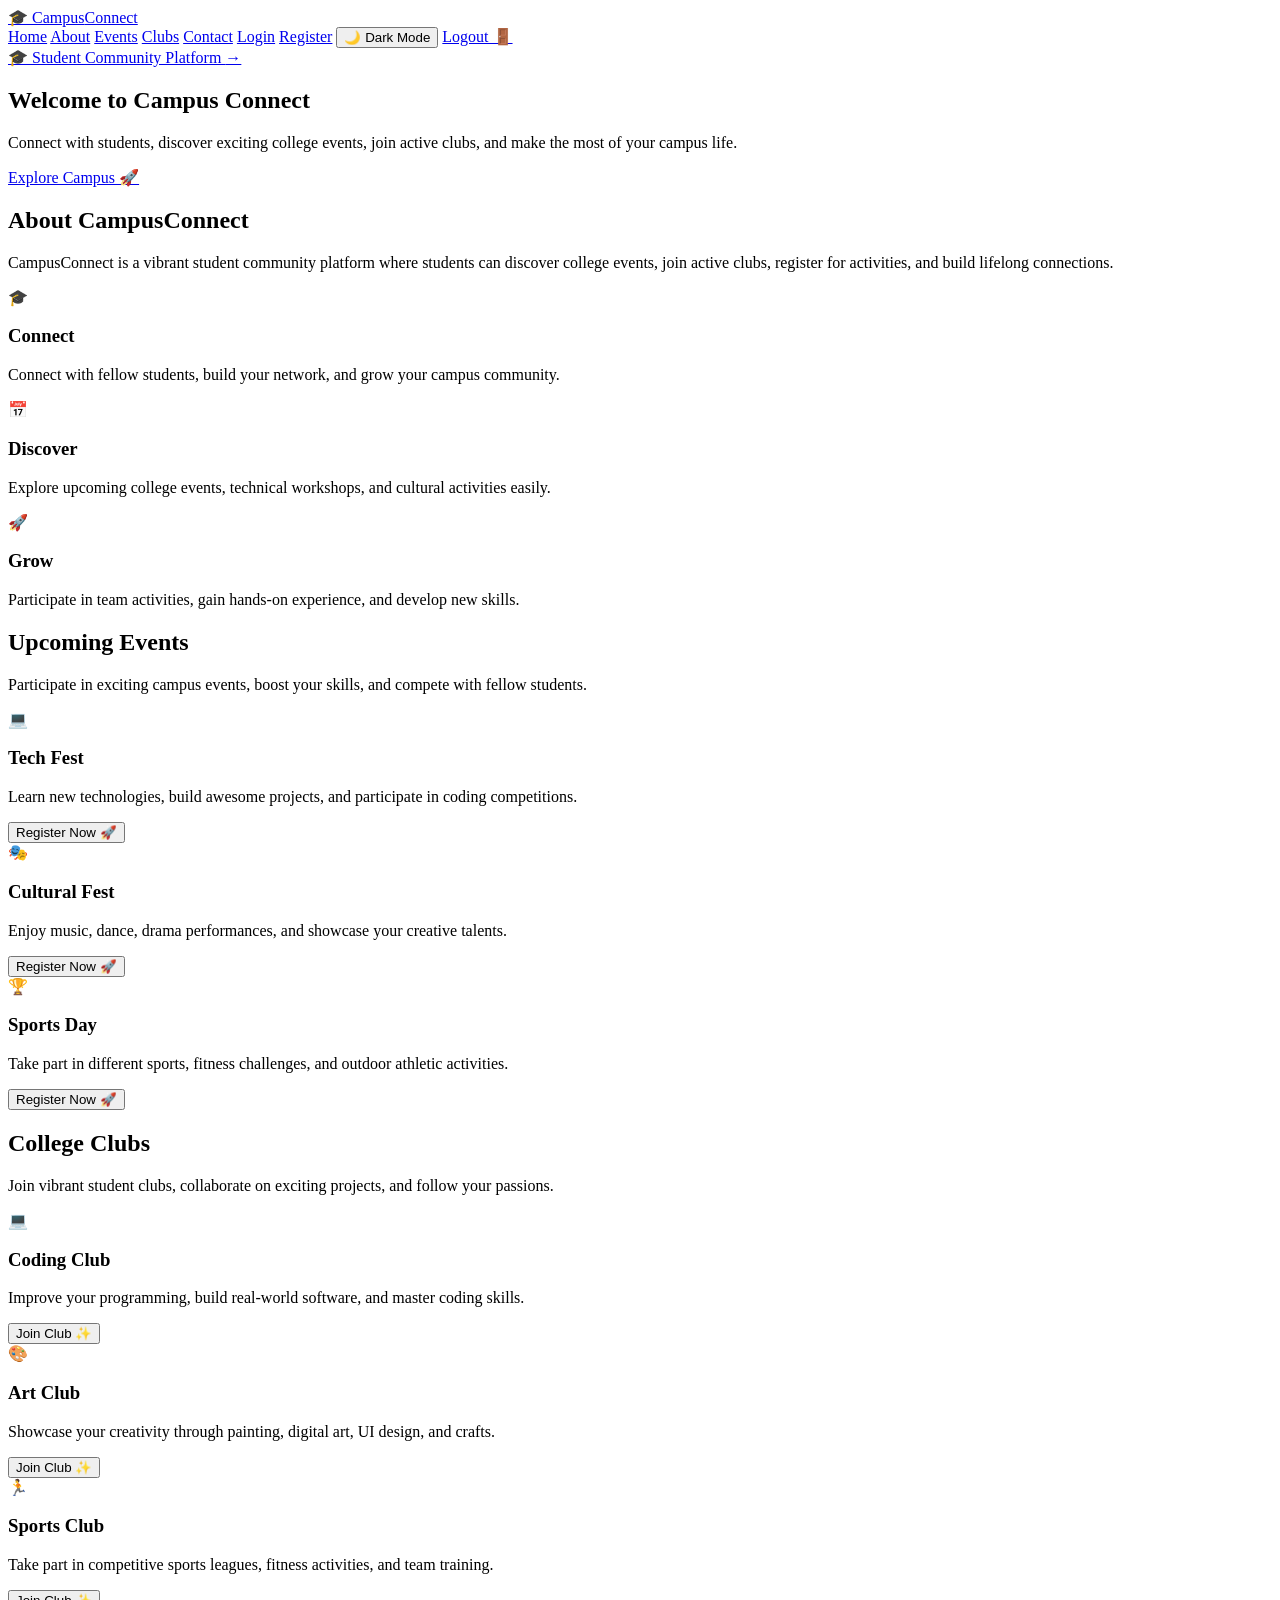
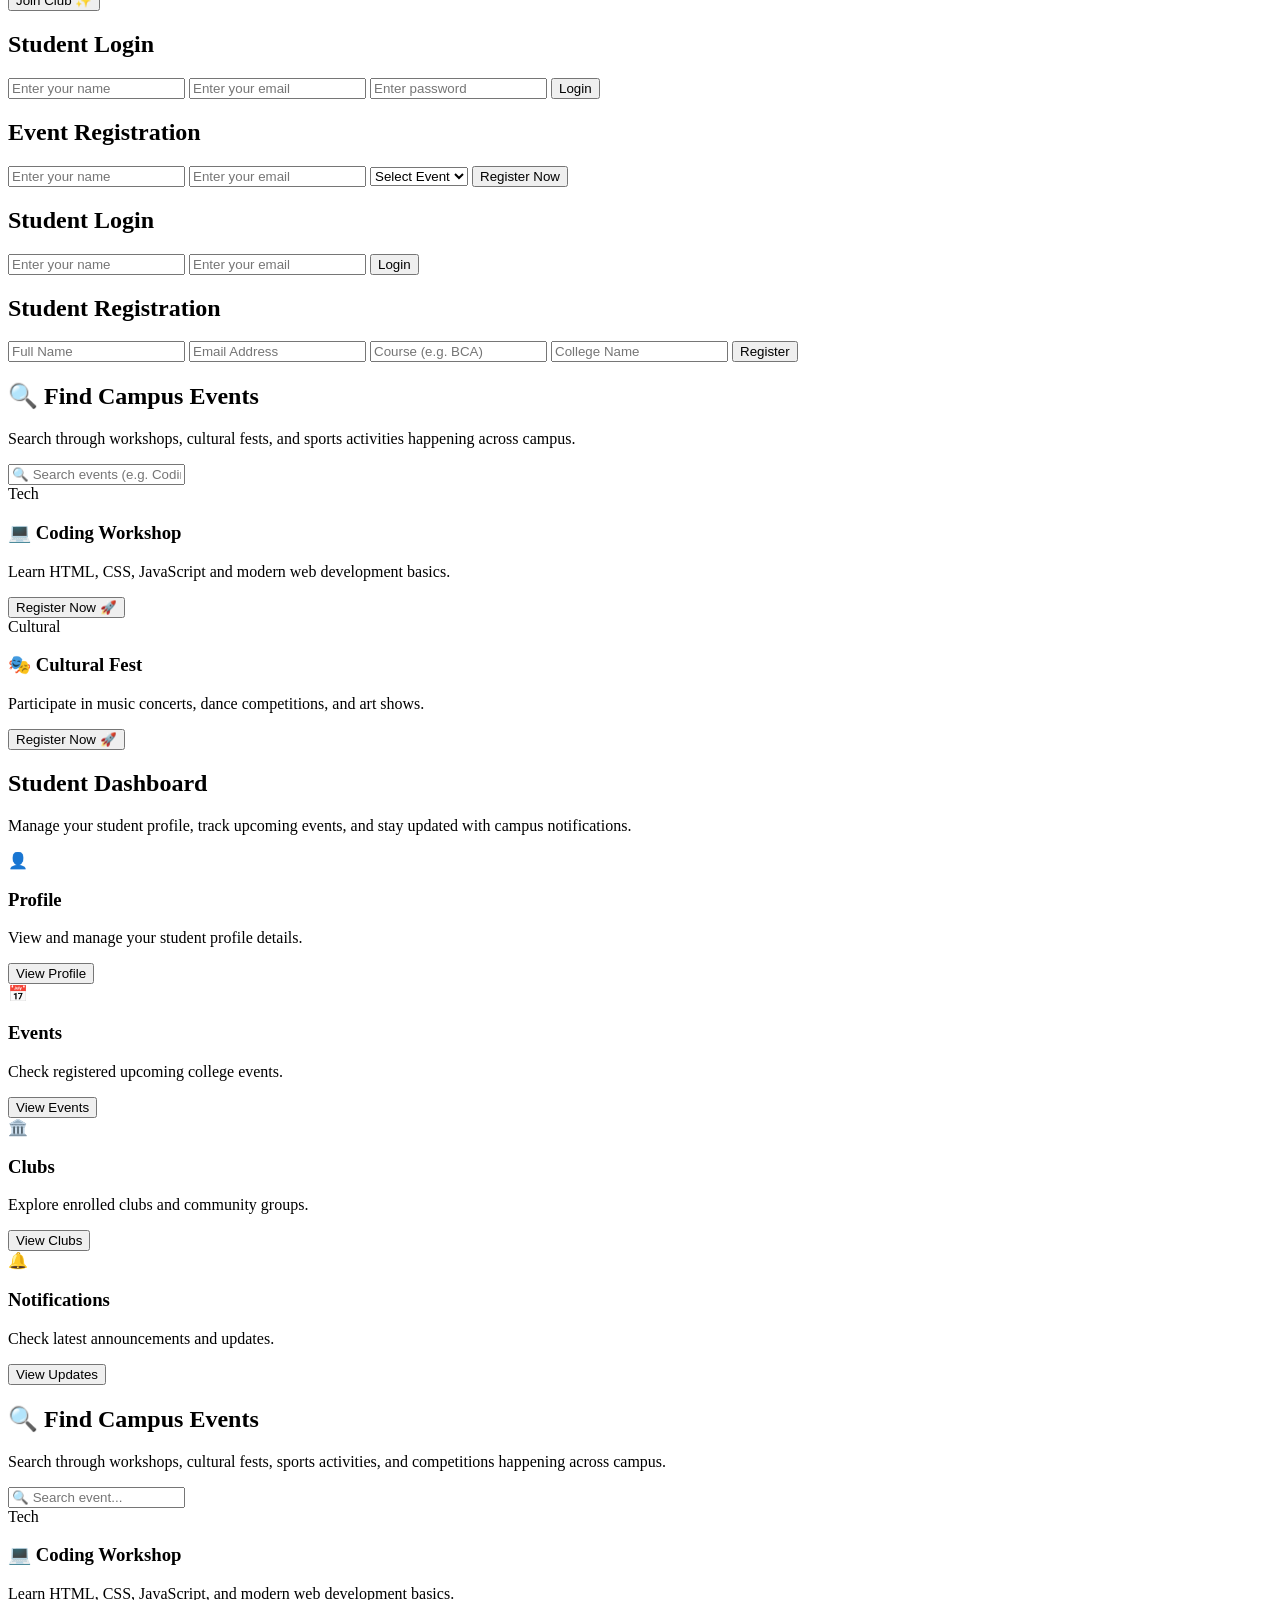
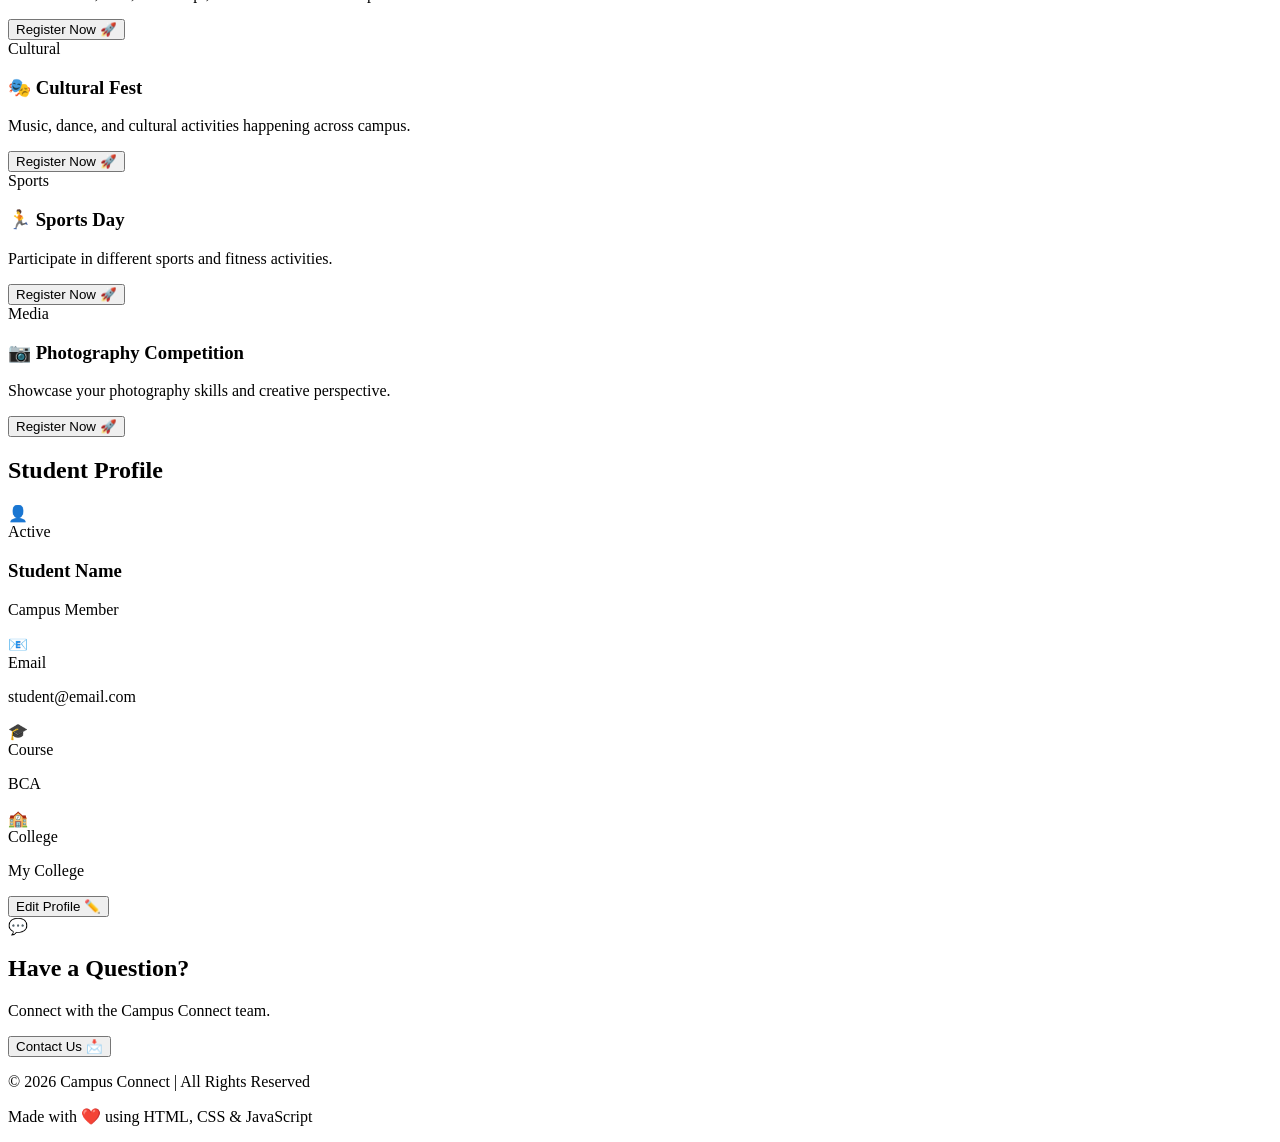
==== index.html @ 71139d88 "Rename Campus Connect.html to index.html" ====
<!DOCTYPE html>
<html lang="en">
<head>
    <meta charset="UTF-8">
    <meta name="viewport" content="width=device-width, initial-scale=1.0">

    <title>Campus Connect</title>

    <!-- CSS File -->
    <link rel="stylesheet" href="style.css">
</head>

<body>

  <!-- Navigation Header -->
  <header class="navbar">
    <div class="nav-container">
      <a href="#" class="brand-logo">
        <span class="logo-icon">🎓</span> Campus<span class="highlight-logo">Connect</span>
      </a>

      <nav class="nav-links">
        <a href="#home" class="nav-btn active">Home</a>
        <a href="#about" class="nav-btn">About</a>
        <a href="#events" class="nav-btn">Events</a>
        <a href="#clubs" class="nav-btn">Clubs</a>
        <a href="#contact" class="nav-btn">Contact</a>
        <a href="#login" class="nav-btn login-link">Login</a>
        <a href="#registration" class="nav-btn register-link">Register</a>
        <button class="nav-btn dark-toggle-btn" onclick="toggleDarkMode()">🌙 Dark Mode</button>
        <a href="#home" class="nav-btn logout-link" onclick="logoutStudent(event)">Logout 🚪</a>
        
      </nav>
    </div>
  </header>


    <!-- Home Section -->
  <section id="home" class="hero-section">
    <div class="hero-content">
      <a href="#about" class="hero-badge">
          <span class="badge-pulse"></span>
          <span class="badge-icon">🎓</span> Student Community Platform
          <span class="badge-arrow">→</span>
        </a>
      <h1>Welcome to <span class="highlight">Campus Connect</span></h1>
      <p>Connect with students, discover exciting college events, join active clubs, and make the most of your campus life.</p>
      <div class="hero-buttons">
        <a href="#events" class="explore-btn">Explore Campus 🚀</a>
      </div>
    </div>
  </section>

<!-- About Section -->
  <section id="about" class="about-section">
    <div class="about-header">
      <h2>About <span class="highlight-text">CampusConnect</span></h2>
      <p class="about-subtitle">CampusConnect is a vibrant student community platform where students can discover college events, join active clubs, register for activities, and build lifelong connections.</p>
    </div>

    <div class="about-boxes">
      <div class="about-card connect-card" onclick="connectFeature()">
        <div class="card-icon-wrapper">🎓</div>
        <h3>Connect</h3>
        <p>Connect with fellow students, build your network, and grow your campus community.</p>
      </div>

      <div class="about-card discover-card" onclick="discoverFeature()">
        <div class="card-icon-wrapper">📅</div>
        <h3>Discover</h3>
        <p>Explore upcoming college events, technical workshops, and cultural activities easily.</p>
      </div>

      <div class="about-card grow-card" onclick="growFeature()">
        <div class="card-icon-wrapper">🚀</div>
        <h3>Grow</h3>
        <p>Participate in team activities, gain hands-on experience, and develop new skills.</p>
      </div>
    </div>
</section>


    <!-- Events Section -->
  <section id="events" class="events-section">
    <div class="events-header">
      <h2>Upcoming <span class="highlight-text">Events</span></h2>
      <p class="events-subtitle">Participate in exciting campus events, boost your skills, and compete with fellow students.</p>
    </div>

    <div class="events-container">
      <div class="event-card tech-card">
        <div class="event-icon-wrapper">💻</div>
        <h3>Tech Fest</h3>
        <p>Learn new technologies, build awesome projects, and participate in coding competitions.</p>
        <button class="event-btn" onclick="alert('Tech Fest Registration')">Register Now 🚀</button>
      </div>

      <div class="event-card cultural-card">
        <div class="event-icon-wrapper">🎭</div>
        <h3>Cultural Fest</h3>
        <p>Enjoy music, dance, drama performances, and showcase your creative talents.</p>
        <button class="event-btn" onclick="alert('Cultural Fest Registration')">Register Now 🚀</button>
      </div>

      <div class="event-card sports-card">
        <div class="event-icon-wrapper">🏆</div>
        <h3>Sports Day</h3>
        <p>Take part in different sports, fitness challenges, and outdoor athletic activities.</p>
        <button class="event-btn" onclick="alert('Sports Day Registration')">Register Now 🚀</button>
      </div>
    </div>
  </section>

<!-- College Clubs Section -->
  <section id="clubs" class="clubs-section">
    <div class="clubs-header">
      <h2>College <span class="highlight-text">Clubs</span></h2>
      <p class="clubs-subtitle">Join vibrant student clubs, collaborate on exciting projects, and follow your passions.</p>
    </div>

    <div class="clubs-container">
      <div class="club-card coding-card">
        <div class="club-icon-wrapper">💻</div>
        <h3>Coding Club</h3>
        <p>Improve your programming, build real-world software, and master coding skills.</p>
        <button class="club-btn" onclick="joinClub('Coding Club')">Join Club ✨</button>
      </div>

      <div class="club-card art-card">
        <div class="club-icon-wrapper">🎨</div>
        <h3>Art Club</h3>
        <p>Showcase your creativity through painting, digital art, UI design, and crafts.</p>
        <button class="club-btn" onclick="joinClub('Art Club')">Join Club ✨</button>
      </div>

      <div class="club-card sports-card">
        <div class="club-icon-wrapper">🏃</div>
        <h3>Sports Club</h3>
        <p>Take part in competitive sports leagues, fitness activities, and team training.</p>
        <button class="club-btn" onclick="joinClub('Sports Club')">Join Club ✨</button>
      </div>
    </div>
  </section>
  
    <!-- Student Login Section -->
<section id="login" class="login-section">

    <h2>Student Login</h2>

    <form onsubmit="loginStudent(event)">

        <input
            type="text"
            id="studentName"
            placeholder="Enter your name"
            required
        >

        <input
            type="email"
            id="studentEmail"
            placeholder="Enter your email"
            required
        >

        <input
            type="password"
            id="studentPassword"
            placeholder="Enter password"
            required
        >

        <button type="submit">
            Login
        </button>

    </form>

</section>

<!-- Event Registration Section -->
<section id="registration" class="registration-section">

    <h2>Event Registration</h2>

    <form onsubmit="registerStudent(event)">

        <input
            type="text"
            id="regName"
            placeholder="Enter your name"
            required
        >

        <input
            type="email"
            id="regEmail"
            placeholder="Enter your email"
            required
        >

        <select id="eventName" required>
            <option value="">Select Event</option>
            <option value="Tech Fest">Tech Fest</option>
            <option value="Cultural Fest">Cultural Fest</option>
            <option value="Sports Day">Sports Day</option>
        </select>

        <button type="submit">
            Register Now
        </button>

    </form>

</section>

<!-- Login Section -->
<section id="login">
    <h2>Student Login</h2>

    <form onsubmit="loginStudent(event)">
        <input type="text" id="studentName" placeholder="Enter your name" required>

        <input type="email" id="studentEmail" placeholder="Enter your email" required>

        <button type="submit">Login</button>
    </form>

    <p id="loginResult"></p>
</section>
<!-- Registration Section -->
<section id="registration">
    <h2>Student Registration</h2>

    <form onsubmit="registerStudent(event)">
        <input type="text" id="regName" placeholder="Full Name" required>

        <input type="email" id="regEmail" placeholder="Email Address" required>

        <input type="text" id="regCourse" placeholder="Course (e.g. BCA)" required>

        <input type="text" id="regCollege" placeholder="College Name" required>

        <button type="submit">Register</button>
    </form>

    <p id="registerResult"></p>
</section>


  <!-- Find Campus Events Section -->
  <section id="search-events" class="search-events-section">
    <div class="search-header">
      <h2>🔍 Find <span class="highlight-text">Campus Events</span></h2>
      <p class="search-subtitle">Search through workshops, cultural fests, and sports activities happening across campus.</p>
      
      <div class="search-box-wrapper">
        <input type="text" id="eventSearch" placeholder="🔍 Search events (e.g. Coding, Cultural, Sports)..." onkeyup="searchEvents()">
      </div>
    </div>

    <div class="events-grid-results">
      <div class="search-event-card">
        <div class="event-badge">Tech</div>
        <h3>💻 Coding Workshop</h3>
        <p>Learn HTML, CSS, JavaScript and modern web development basics.</p>
        <button class="event-btn" onclick="alert('Registering for Coding Workshop')">Register Now 🚀</button>
      </div>

      <div class="search-event-card">
        <div class="event-badge cultural">Cultural</div>
        <h3>🎭 Cultural Fest</h3>
        <p>Participate in music concerts, dance competitions, and art shows.</p>
        <button class="event-btn" onclick="alert('Registering for Cultural Fest')">Register Now 🚀</button>
      </div>
    </div>
  </section>
  <!-- Student Dashboard Section -->
  <section id="dashboard" class="dashboard-section">
    <div class="dashboard-header">
      <h2>Student <span class="highlight-text">Dashboard</span></h2>
      <p class="dashboard-subtitle">Manage your student profile, track upcoming events, and stay updated with campus notifications.</p>
    </div>

    <div class="dashboard-grid">
      <div class="dashboard-card profile-card">
        <div class="dash-icon">👤</div>
        <h3>Profile</h3>
        <p>View and manage your student profile details.</p>
        <button class="dash-btn" onclick="alert('Profile Page')">View Profile</button>
      </div>

      <div class="dashboard-card events-card">
        <div class="dash-icon">📅</div>
        <h3>Events</h3>
        <p>Check registered upcoming college events.</p>
        <button class="dash-btn" onclick="alert('My Events')">View Events</button>
      </div>

      <div class="dashboard-card clubs-card">
        <div class="dash-icon">🏛️</div>
        <h3>Clubs</h3>
        <p>Explore enrolled clubs and community groups.</p>
        <button class="dash-btn" onclick="alert('My Clubs')">View Clubs</button>
      </div>

      <div class="dashboard-card notify-card">
        <div class="dash-icon">🔔</div>
        <h3>Notifications</h3>
        <p>Check latest announcements and updates.</p>
        <button class="dash-btn" onclick="alert('Notifications')">View Updates</button>
      </div>
    </div>
  </section>

  
<!-- Search Events Section -->
  <section id="search" class="search-events-section">
    <div class="search-header">
      <h2>🔍 Find <span class="highlight-text">Campus Events</span></h2>
      <p class="search-subtitle">Search through workshops, cultural fests, sports activities, and competitions happening across campus.</p>
      
      <div class="search-box-wrapper">
        <input type="text" id="eventSearch" placeholder="🔍 Search event..." onkeyup="searchEvents()">
      </div>
    </div>

    <div id="eventList" class="events-grid-results">
      <div class="search-event-card tech-border">
        <div class="event-badge tech">Tech</div>
        <h3>💻 Coding Workshop</h3>
        <p>Learn HTML, CSS, JavaScript, and modern web development basics.</p>
        <button class="event-btn" onclick="eventRegister('Coding Workshop')">Register Now 🚀</button>
      </div>

      <div class="search-event-card cultural-border">
        <div class="event-badge cultural">Cultural</div>
        <h3>🎭 Cultural Fest</h3>
        <p>Music, dance, and cultural activities happening across campus.</p>
        <button class="event-btn" onclick="eventRegister('Cultural Fest')">Register Now 🚀</button>
      </div>

      <div class="search-event-card sports-border">
        <div class="event-badge sports">Sports</div>
        <h3>🏃 Sports Day</h3>
        <p>Participate in different sports and fitness activities.</p>
        <button class="event-btn" onclick="eventRegister('Sports Day')">Register Now 🚀</button>
      </div>

      <div class="search-event-card media-border">
        <div class="event-badge media">Media</div>
        <h3>📷 Photography Competition</h3>
        <p>Showcase your photography skills and creative perspective.</p>
        <button class="event-btn" onclick="eventRegister('Photography Competition')">Register Now 🚀</button>
      </div>
    </div>
  </section>
<!-- Student Profile Section -->
  <section id="profile" class="profile-section">
    <div class="profile-header">
      <h2>Student <span class="highlight-text">Profile</span></h2>
    </div>

    <div class="profile-card-wrapper">
      <div class="profile-card">
        <div class="profile-avatar-wrapper">
          <div class="profile-avatar">👤</div>
          <span class="status-badge">Active</span>
        </div>
        
        <h3 id="profileName">Student Name</h3>
        <p class="profile-role">Campus Member</p>

        <div class="profile-info-grid">
          <div class="info-item">
            <span class="info-icon">📧</span>
            <div>
              <label>Email</label>
              <p id="profileEmail">student@email.com</p>
            </div>
          </div>

          <div class="info-item">
            <span class="info-icon">🎓</span>
            <div>
              <label>Course</label>
              <p id="profileCourse">BCA</p>
            </div>
          </div>

          <div class="info-item">
            <span class="info-icon">🏫</span>
            <div>
              <label>College</label>
              <p id="profileCollege">My College</p>
            </div>
          </div>
        </div>

        <button class="profile-btn" onclick="editProfile()">Edit Profile ✏️</button>
      </div>
    </div>
  </section>

  <!-- Have a Question Section -->
  <section id="contact" class="contact-section">
    <div class="contact-card">
      <div class="contact-icon">💬</div>
      <h2>Have a <span class="highlight-text">Question?</span></h2>
      <p>Connect with the Campus Connect team.</p>
      <button class="contact-btn" onclick="contactUs()">Contact Us 📩</button>
    </div>
  </section>


    <!-- Footer -->
    <footer>

        <p>
            © 2026 Campus Connect | All Rights Reserved
        </p>

        <p>
            Made with ❤️ using HTML, CSS & JavaScript
        </p>

    </footer>


    <!-- JavaScript File -->
    <script src="script.js"></script>

<!-- Code injected by live-server -->
<script>
	// <![CDATA[  <-- For SVG support
	if ('WebSocket' in window) {
		(function () {
			function refreshCSS() {
				var sheets = [].slice.call(document.getElementsByTagName("link"));
				var head = document.getElementsByTagName("head")[0];
				for (var i = 0; i < sheets.length; ++i) {
					var elem = sheets[i];
					var parent = elem.parentElement || head;
					parent.removeChild(elem);
					var rel = elem.rel;
					if (elem.href && typeof rel != "string" || rel.length == 0 || rel.toLowerCase() == "stylesheet") {
						var url = elem.href.replace(/(&|\?)_cacheOverride=\d+/, '');
						elem.href = url + (url.indexOf('?') >= 0 ? '&' : '?') + '_cacheOverride=' + (new Date().valueOf());
					}
					parent.appendChild(elem);
				}
			}
			var protocol = window.location.protocol === 'http:' ? 'ws://' : 'wss://';
			var address = protocol + window.location.host + window.location.pathname + '/ws';
			var socket = new WebSocket(address);
			socket.onmessage = function (msg) {
				if (msg.data == 'reload') window.location.reload();
				else if (msg.data == 'refreshcss') refreshCSS();
			};
			if (sessionStorage && !sessionStorage.getItem('IsThisFirstTime_Log_From_LiveServer')) {
				console.log('Live reload enabled.');
				sessionStorage.setItem('IsThisFirstTime_Log_From_LiveServer', true);
			}
		})();
	}
	else {
		console.error('Upgrade your browser. This Browser is NOT supported WebSocket for Live-Reloading.');
	}
	// ]]>
</script>
</body>
</html>
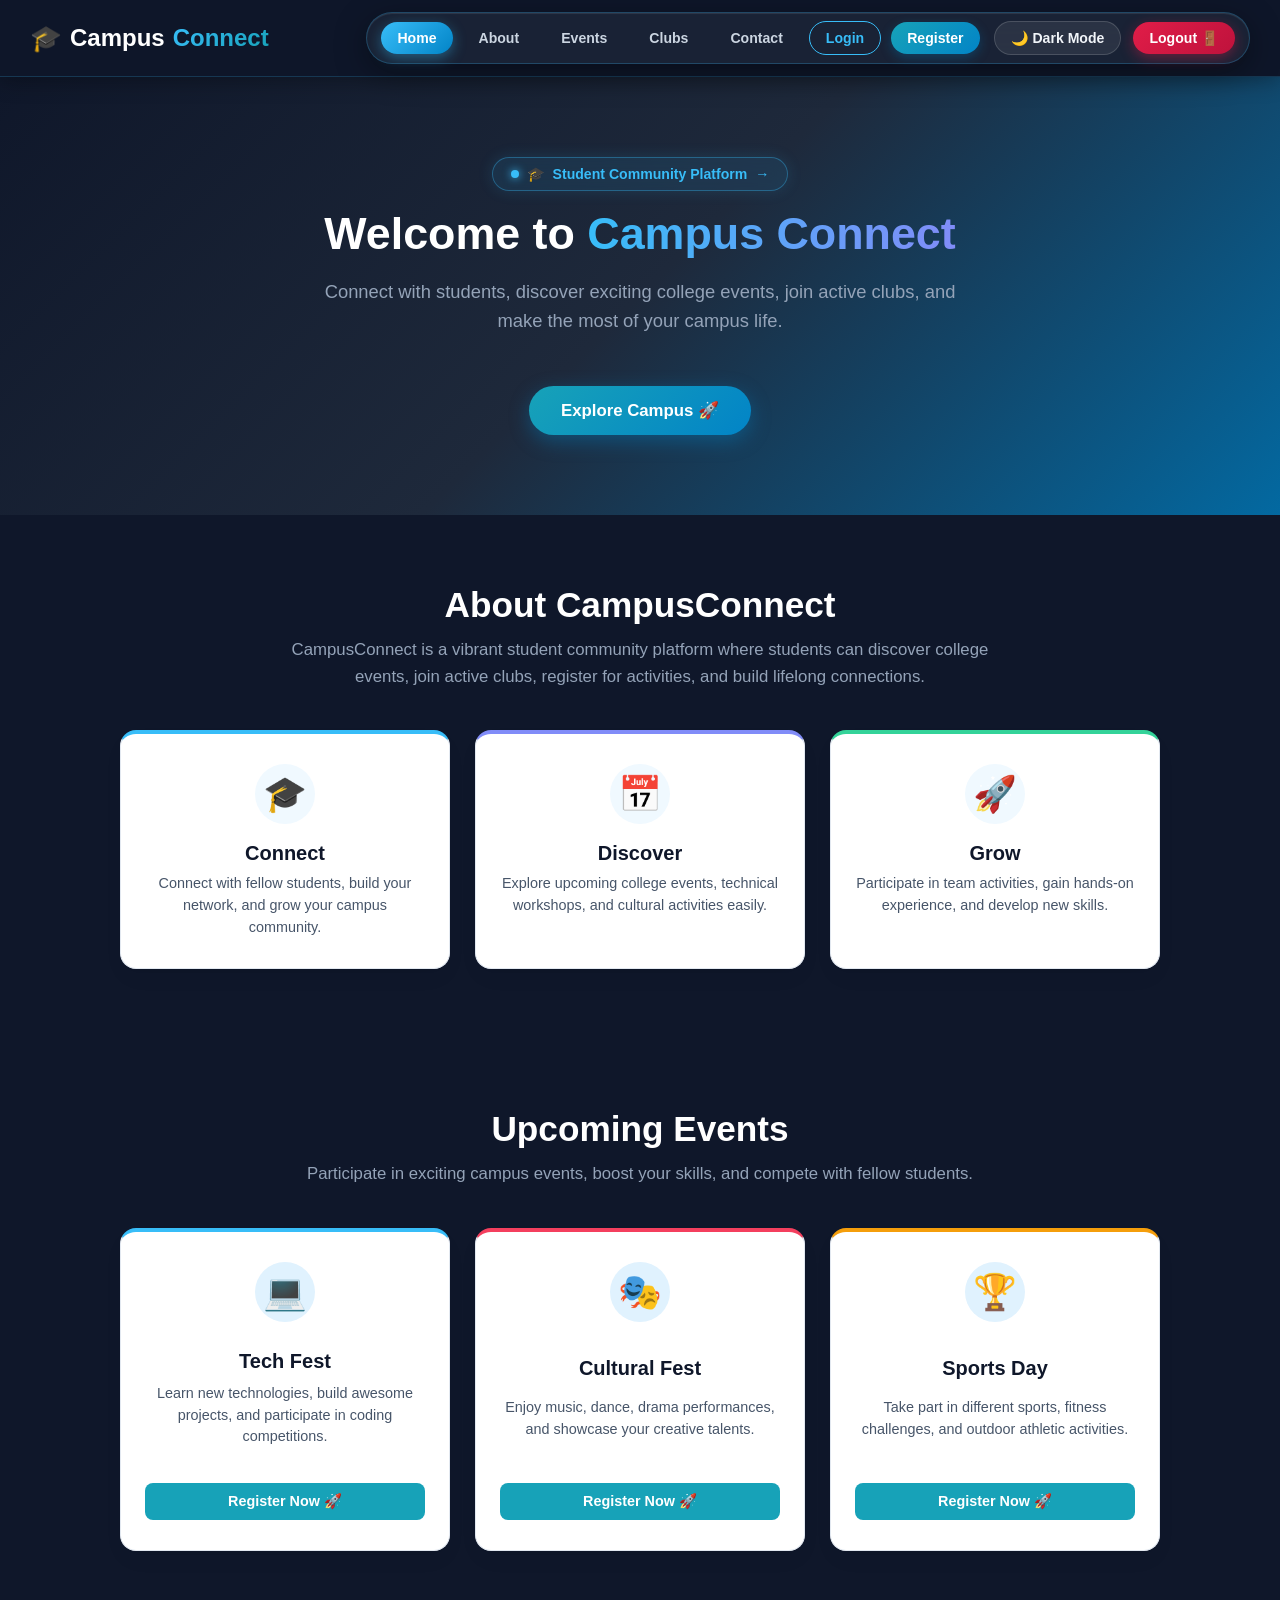
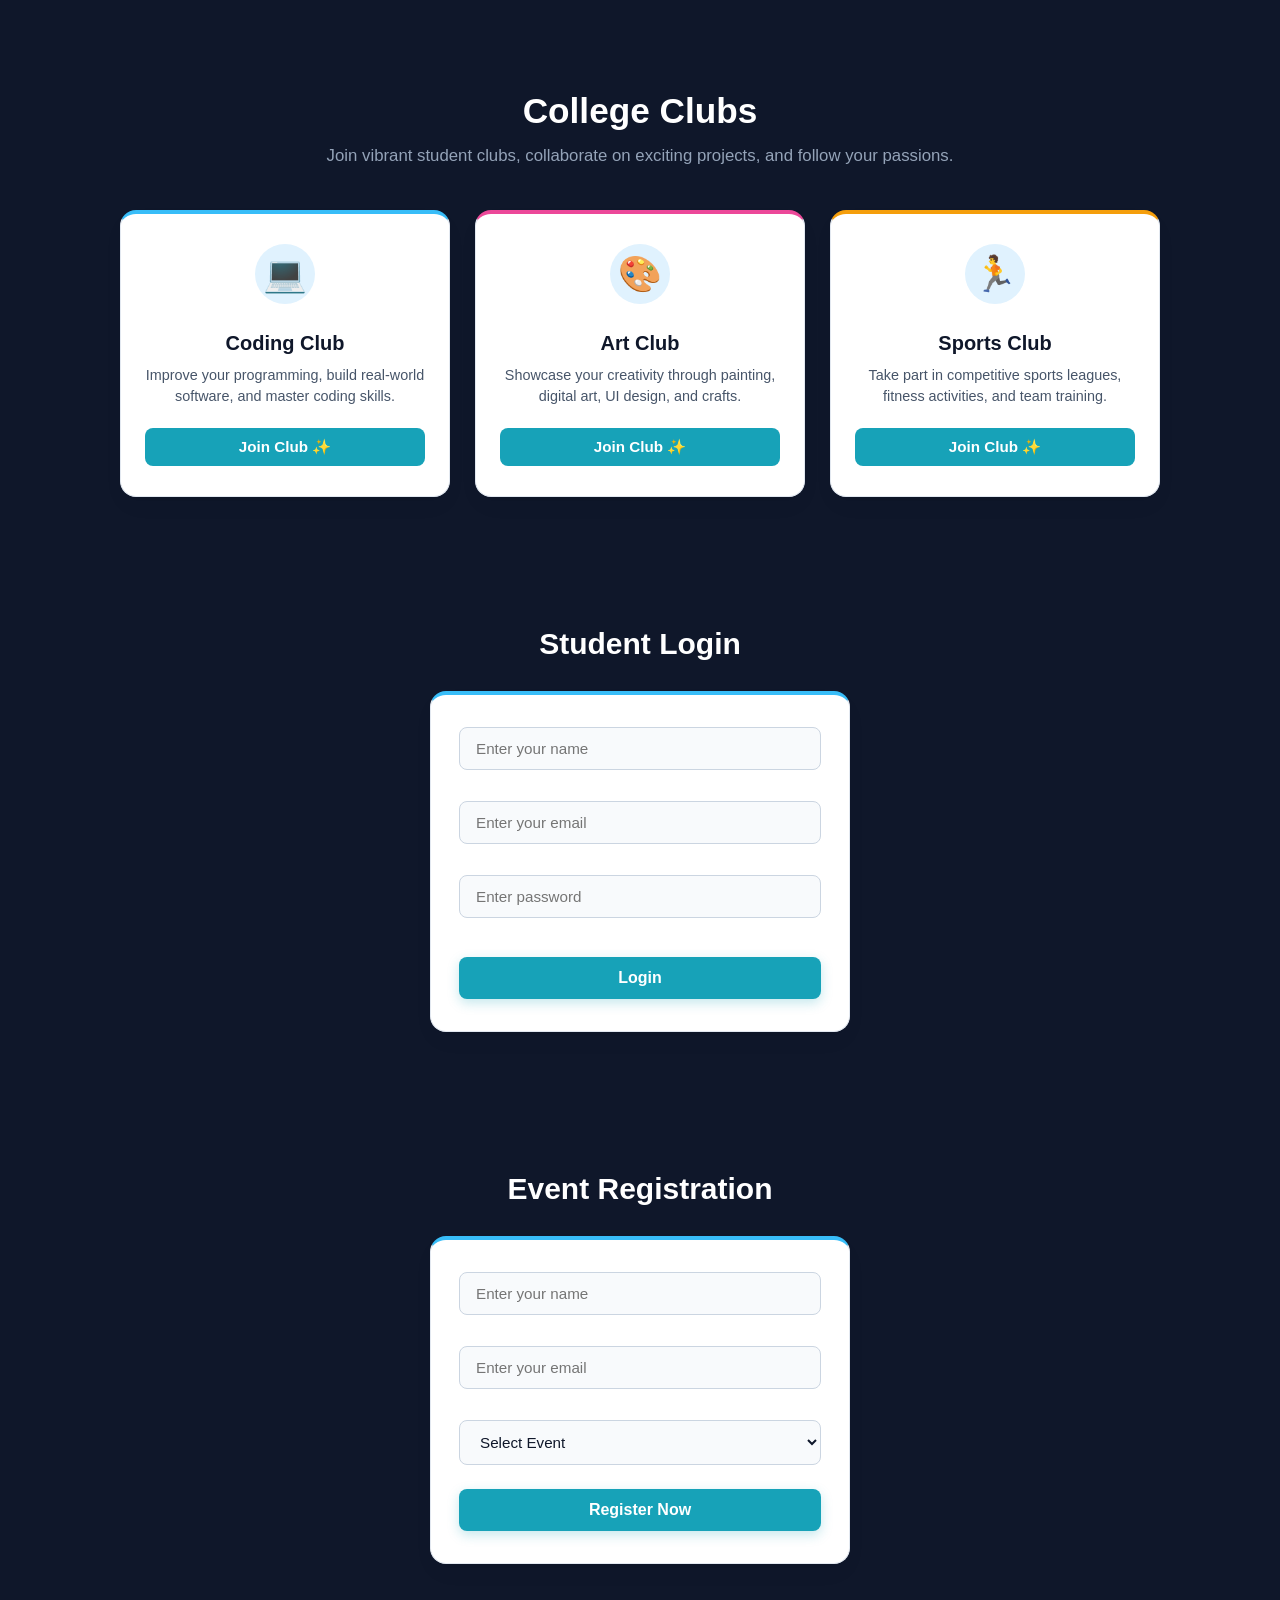
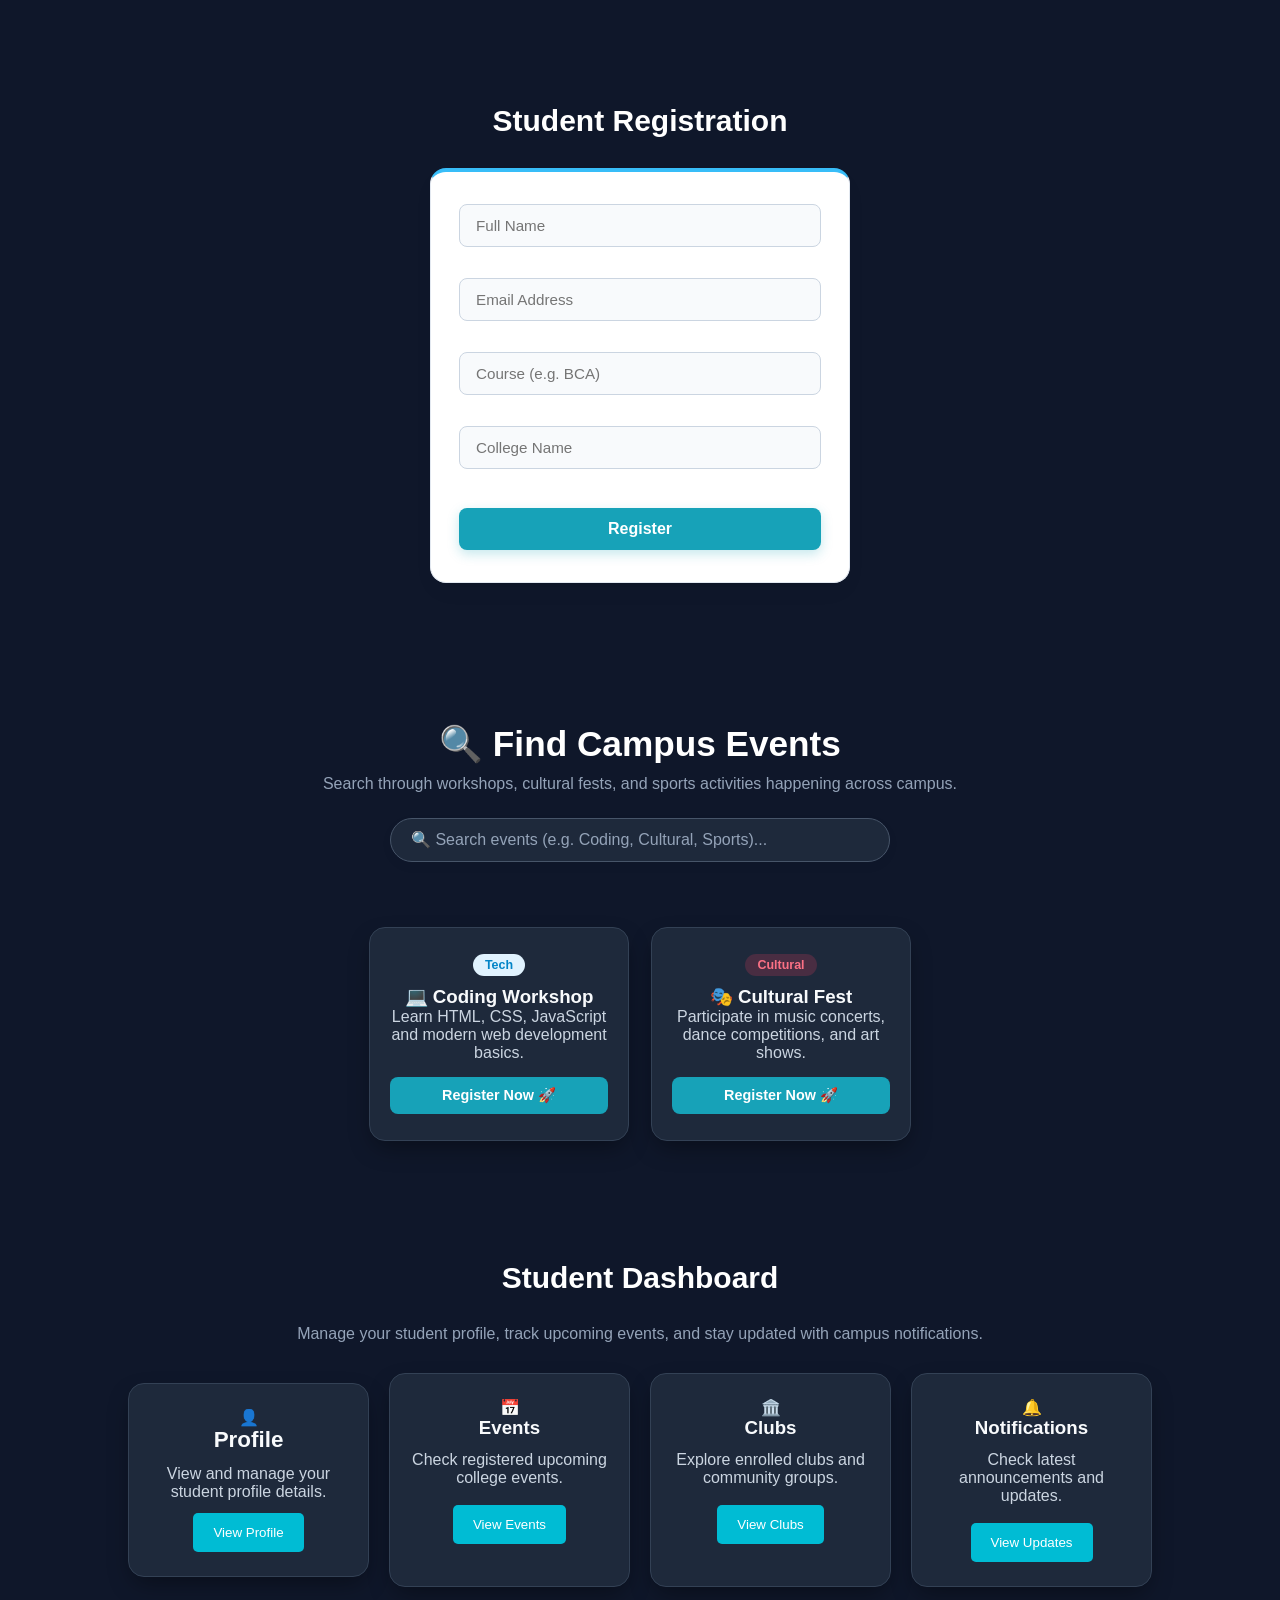
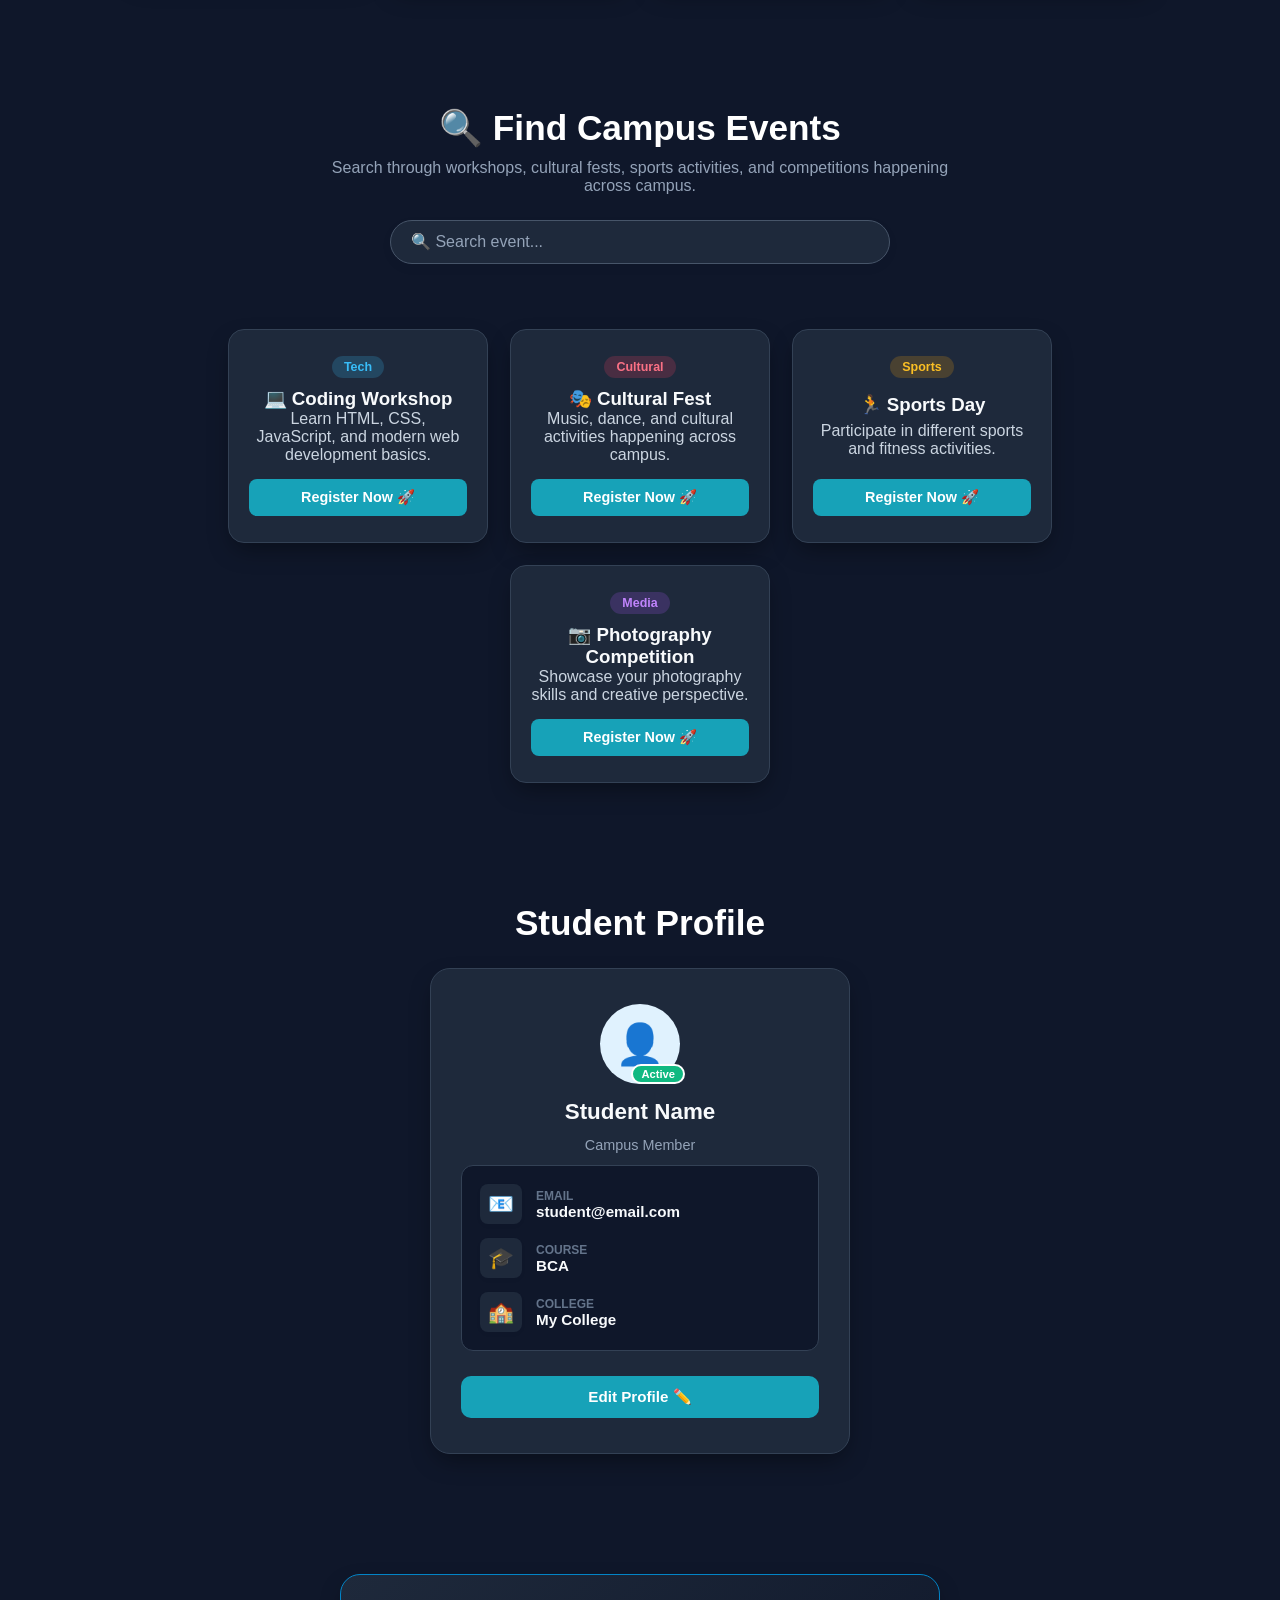
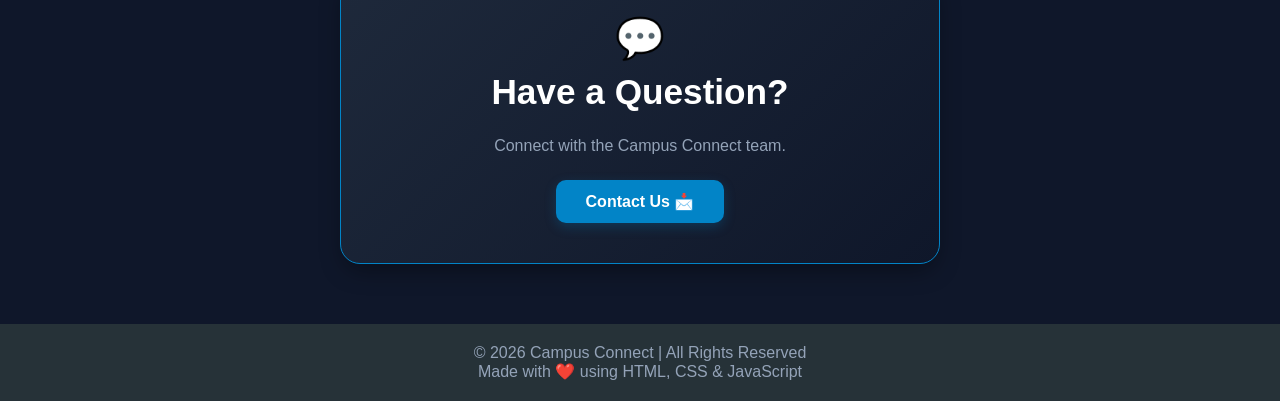
==== commit b13bc6c4: "Update fmt.Println message from 'Hello' to 'Goodbye'" ====
--- a/index.html
+++ b/index.html
@@ -214,20 +214,6 @@
 
 </section>
 
-<!-- Login Section -->
-<section id="login">
-    <h2>Student Login</h2>
-
-    <form onsubmit="loginStudent(event)">
-        <input type="text" id="studentName" placeholder="Enter your name" required>
-
-        <input type="email" id="studentEmail" placeholder="Enter your email" required>
-
-        <button type="submit">Login</button>
-    </form>
-
-    <p id="loginResult"></p>
-</section>
 <!-- Registration Section -->
 <section id="registration">
     <h2>Student Registration</h2>
@@ -430,6 +416,44 @@
     <!-- JavaScript File -->
     <script src="script.js"></script>
 
+<!-- Code injected by live-server -->
+<script>
+	// <![CDATA[  <-- For SVG support
+	if ('WebSocket' in window) {
+		(function () {
+			function refreshCSS() {
+				var sheets = [].slice.call(document.getElementsByTagName("link"));
+				var head = document.getElementsByTagName("head")[0];
+				for (var i = 0; i < sheets.length; ++i) {
+					var elem = sheets[i];
+					var parent = elem.parentElement || head;
+					parent.removeChild(elem);
+					var rel = elem.rel;
+					if (elem.href && typeof rel != "string" || rel.length == 0 || rel.toLowerCase() == "stylesheet") {
+						var url = elem.href.replace(/(&|\?)_cacheOverride=\d+/, '');
+						elem.href = url + (url.indexOf('?') >= 0 ? '&' : '?') + '_cacheOverride=' + (new Date().valueOf());
+					}
+					parent.appendChild(elem);
+				}
+			}
+			var protocol = window.location.protocol === 'http:' ? 'ws://' : 'wss://';
+			var address = protocol + window.location.host + window.location.pathname + '/ws';
+			var socket = new WebSocket(address);
+			socket.onmessage = function (msg) {
+				if (msg.data == 'reload') window.location.reload();
+				else if (msg.data == 'refreshcss') refreshCSS();
+			};
+			if (sessionStorage && !sessionStorage.getItem('IsThisFirstTime_Log_From_LiveServer')) {
+				console.log('Live reload enabled.');
+				sessionStorage.setItem('IsThisFirstTime_Log_From_LiveServer', true);
+			}
+		})();
+	}
+	else {
+		console.error('Upgrade your browser. This Browser is NOT supported WebSocket for Live-Reloading.');
+	}
+	// ]]>
+</script>
 <!-- Code injected by live-server -->
 <script>
 	// <![CDATA[  <-- For SVG support
--- a/style.css
+++ b/style.css
@@ -0,0 +1,1765 @@
+html {
+  scroll-behavior: smooth;
+}
+
+* {
+  margin: 0;
+  padding: 0;
+  box-sizing: border-box;
+  font-family: Arial, sans-serif;
+}
+
+body {
+    background: #f4f6f8;
+    color: #333;
+}
+
+/* Navbar */
+
+nav {
+    background: #263238;
+    color: white;
+    display: flex;
+    justify-content: space-between;
+    align-items: center;
+    padding: 15px 50px;
+}
+
+nav h2 {
+    color: #00bcd4;
+}
+
+nav ul {
+    display: flex;
+    list-style: none;
+}
+
+nav ul li {
+    margin-left: 25px;
+}
+
+nav ul li a {
+  color: white;
+  text-decoration: none;
+  padding: 8px 16px;
+  border-radius: 8px;
+  font-weight: 600;
+  display: inline-block;
+  background: #38bdf8; /* Light Cyan/Blue (Dark Mode button jaisa) */
+  color: #0f172a;      /* Dark text padhne mein easy rahega */
+  transition: 0.3s;
+}
+
+nav ul li a:hover {
+  background: #0284c7;
+  color: white;
+}
+
+
+/* Hero */
+
+.hero {
+    text-align: center;
+    padding: 100px 20px;
+    background: #00bcd4;
+    color: white;
+}
+
+.hero h1 {
+    font-size: 40px;
+    margin-bottom: 15px;
+}
+
+.hero p {
+    font-size: 20px;
+    margin-bottom: 25px;
+}
+
+/* Sections */
+
+section {
+    padding: 60px 10%;
+    text-align: center;
+}
+
+section h2 {
+    margin-bottom: 30px;
+    font-size: 30px;
+}
+
+/* Cards */
+
+.cards {
+    display: flex;
+    justify-content: center;
+    gap: 25px;
+    flex-wrap: wrap;
+}
+
+.card {
+    background: white;
+    width: 280px;
+    padding: 25px;
+    border-radius: 10px;
+    box-shadow: 0 4px 10px rgba(0,0,0,0.1);
+}
+
+.card h3 {
+    margin-bottom: 15px;
+}
+
+.card p {
+    margin-bottom: 20px;
+    line-height: 1.5;
+}
+
+/* Buttons */
+
+button {
+    background: #00bcd4;
+    color: white;
+    border: none;
+    padding: 12px 20px;
+    border-radius: 5px;
+    cursor: pointer;
+}
+
+button:hover {
+    background: #008c9e;
+}
+
+/* Contact */
+
+form {
+    max-width: 500px;
+    margin: auto;
+}
+
+input,
+textarea {
+    width: 100%;
+    padding: 12px;
+    margin-bottom: 15px;
+    border: 1px solid #ccc;
+    border-radius: 5px;
+}
+
+textarea {
+    height: 120px;
+}
+
+#result {
+    margin-top: 20px;
+    color: green;
+}
+
+/* Footer */
+
+footer {
+    background: #263238;
+    color: white;
+    text-align: center;
+    padding: 20px;
+}
+/* Dashboard */
+
+.dashboard-cards {
+    display: flex;
+    justify-content: center;
+    gap: 25px;
+    flex-wrap: wrap;
+}
+
+.dashboard-card {
+    background: white;
+    width: 230px;
+    padding: 25px;
+    border-radius: 10px;
+    box-shadow: 0 4px 10px rgba(0,0,0,0.1);
+}
+
+.dashboard-card h3 {
+    margin-bottom: 12px;
+}
+
+.dashboard-card p {
+    margin-bottom: 18px;
+}
+
+#dashboardResult {
+    margin-top: 30px;
+    font-size: 18px;
+    font-weight: bold;
+}
+/* Search Events */
+
+#eventSearch {
+    max-width: 500px;
+    margin-bottom: 30px;
+}
+
+.search-event {
+    background: white;
+    max-width: 600px;
+    margin: 15px auto;
+    padding: 20px;
+    text-align: left;
+    border-radius: 10px;
+    box-shadow: 0 3px 8px rgba(0,0,0,0.1);
+}
+
+.search-event h3 {
+    margin-bottom: 8px;
+}
+/* Dark Mode */
+
+.dark-mode {
+    background: #121212;
+    color: white;
+}
+
+.dark-mode .card,
+.dark-mode .dashboard-card,
+.dark-mode .search-event {
+    background: #1e1e1e;
+    color: white;
+}
+
+.dark-mode input,
+.dark-mode textarea {
+    background: #2a2a2a;
+    color: white;
+    border: 1px solid #555;
+}
+
+.dark-mode section {
+    background: #121212;
+}
+/* Mobile Responsive Design */
+
+@media (max-width: 768px) {
+
+    nav {
+        flex-direction: column;
+        padding: 15px;
+    }
+
+    nav ul {
+        flex-direction: column;
+        align-items: center;
+        margin-top: 15px;
+    }
+
+    nav ul li {
+        margin: 8px 0;
+    }
+
+    .hero h1 {
+        font-size: 30px;
+    }
+
+    .hero p {
+        font-size: 16px;
+    }
+
+    section {
+        padding: 40px 20px;
+    }
+
+    .card,
+    .dashboard-card {
+        width: 100%;
+        max-width: 350px;
+    }
+
+    form {
+        width: 100%;
+    }
+
+    #eventSearch {
+        width: 100%;
+    }
+}
+/* About Section */
+
+#about {
+    background: #f4f6f8;
+}
+
+.about-boxes {
+  display: flex;
+  flex-direction: row;
+  justify-content: center;
+  align-items: stretch;
+  gap: 20px;
+  max-width: 1100px;
+  margin: 30px auto;
+  flex-wrap: wrap;
+}
+
+.about-box {
+  background: white;
+  padding: 20px 25px;
+  border-radius: 10px;
+  box-shadow: 0 4px 10px rgba(0, 0, 0, 0.1);
+  cursor: pointer;
+  text-align: center;
+  transition: transform 0.2s ease, box-shadow 0.2s ease;
+}
+
+.about-box:hover {
+  transform: translateY(-3px);
+  box-shadow: 0 6px 15px rgba(0, 0, 0, 0.15);
+}
+
+.about-box h3 {
+  margin: 0 0 8px 0;
+  font-size: 1.2rem;
+  color: #333;
+}
+
+.about-box p {
+  margin: 0;
+  color: #666;
+  font-size: 0.95rem;
+  line-height: 1.4;
+}
+/* Student Profile */
+
+.profile-card {
+    background: white;
+    max-width: 400px;
+    margin: auto;
+    padding: 30px;
+    border-radius: 15px;
+    box-shadow: 0 4px 12px rgba(0,0,0,0.15);
+}
+
+.profile-icon {
+    font-size: 60px;
+    margin-bottom: 15px;
+}
+
+.profile-card h3 {
+    margin-bottom: 20px;
+}
+
+.profile-card p {
+    margin: 12px 0;
+}
+.about-box {
+    cursor: pointer;
+    transition: 0.3s;
+}
+
+.about-box:hover {
+    transform: translateY(-5px);
+}
+/* NAVBAR BUTTONS */
+nav ul li a {
+    display: inline-block !important;
+    background: #2563eb !important;
+    color: white !important;
+    padding: 10px 18px !important;
+    border-radius: 8px !important;
+    text-decoration: none !important;
+    font-weight: 600 !important;
+    margin: 3px !important;
+}
+
+nav ul li a:hover {
+    background: #1d4ed8 !important;
+    color: white !important;
+}
+.card-container {
+  display: flex;
+  flex-direction: column;
+  gap: 20px;
+  max-width: 400px;
+  margin: 20px auto;
+}
+
+.card {
+  background: white;
+  padding: 20px;
+  border-radius: 10px;
+  text-align: center;
+  box-shadow: 0 4px 10px rgba(0, 0, 0, 0.1);
+}
+
+/* Sahi Blue Button Style */
+.btn {
+  background-color: #17a2b8;
+  color: white;
+  border: none;
+  padding: 8px 20px;
+  font-size: 0.95rem;
+  border-radius: 6px;
+  cursor: pointer;
+  margin-top: 12px;
+  transition: background-color 0.2s ease;
+}
+
+.btn:hover {
+  background-color: #138496;
+}
+/* Navbar buttons fix - Strict Override */
+nav a, nav ul li a {
+  background-color: #38bdf8 !important; /* Light Cyan Blue */
+  color: #0f172a !important;            /* Dark readable text */
+  padding: 8px 14px !important;
+  border-radius: 6px !important;
+  text-decoration: none !important;
+  font-weight: 600 !important;
+  display: inline-block !important;
+  margin: 2px !important;
+  transition: all 0.2s ease !important;
+}
+
+nav a:hover, nav ul li a:hover {
+  background-color: #0284c7 !important;
+  color: #ffffff !important;
+}
+/* Modern Hero Section Styling */
+.hero-section {
+  background: linear-gradient(135deg, #0f172a 0%, #1e293b 50%, #0369a1 100%);
+  color: #ffffff;
+  padding: 80px 20px;
+  text-align: center;
+  position: relative;
+  overflow: hidden;
+}
+
+.hero-content {
+  max-width: 800px;
+  margin: 0 auto;
+}
+
+.hero-badge {
+  background: rgba(56, 189, 248, 0.15);
+  color: #38bdf8;
+  border: 1px solid rgba(56, 189, 248, 0.3);
+  padding: 6px 16px;
+  border-radius: 20px;
+  font-size: 0.88rem;
+  font-weight: 600;
+  display: inline-block;
+  margin-bottom: 18px;
+}
+
+.hero-section h1 {
+  font-size: 2.8rem;
+  font-weight: 800;
+  margin-bottom: 16px;
+  line-height: 1.2;
+}
+
+.hero-section .highlight {
+  background: linear-gradient(90deg, #38bdf8, #818cf8);
+  -webkit-background-clip: text;
+  -webkit-text-fill-color: transparent;
+}
+
+.hero-section p {
+  font-size: 1.15rem;
+  color: #cbd5e1;
+  max-width: 650px;
+  margin: 0 auto 30px auto;
+  line-height: 1.6;
+}
+
+.primary-btn {
+  background-color: #38bdf8;
+  color: #0f172a;
+  border: none;
+  padding: 12px 28px;
+  border-radius: 8px;
+  font-size: 1rem;
+  font-weight: 600;
+  cursor: pointer;
+  box-shadow: 0 4px 14px rgba(56, 189, 248, 0.4);
+  transition: all 0.3s ease;
+}
+
+.primary-btn:hover {
+  background-color: #0284c7;
+  color: #ffffff;
+  transform: translateY(-2px);
+  box-shadow: 0 6px 20px rgba(56, 189, 248, 0.6);
+}
+/* Modern About Section Styling */
+.about-section {
+  padding: 70px 20px;
+  background-color: #f8fafc;
+  text-align: center;
+}
+
+.about-header h2 {
+  font-size: 2.2rem;
+  font-weight: 800;
+  color: #0f172a;
+  margin-bottom: 12px;
+}
+
+.about-header .highlight-text {
+  color: #0284c7;
+}
+
+.about-subtitle {
+  font-size: 1.05rem;
+  color: #64748b;
+  max-width: 700px;
+  margin: 0 auto 40px auto;
+  line-height: 1.6;
+}
+
+/* 3-Card Side-by-Side Grid */
+.about-boxes {
+  display: flex;
+  justify-content: center;
+  gap: 25px;
+  max-width: 1100px;
+  margin: 0 auto;
+  flex-wrap: wrap;
+}
+
+.about-card {
+  background: #ffffff;
+  padding: 30px 24px;
+  border-radius: 16px;
+  flex: 1;
+  min-width: 260px;
+  max-width: 330px;
+  box-shadow: 0 10px 25px -5px rgba(0, 0, 0, 0.05), 0 8px 10px -6px rgba(0, 0, 0, 0.01);
+  border: 1px solid #e2e8f0;
+  border-top: 4px solid #38bdf8;
+  cursor: pointer;
+  transition: all 0.3s cubic-bezier(0.4, 0, 0.2, 1);
+  text-align: center;
+}
+
+.about-card:hover {
+  transform: translateY(-8px);
+  box-shadow: 0 20px 25px -5px rgba(0, 0, 0, 0.1), 0 8px 10px -6px rgba(0, 0, 0, 0.04);
+}
+
+.card-icon-wrapper {
+  font-size: 2.2rem;
+  width: 60px;
+  height: 60px;
+  background: #f0f9ff;
+  border-radius: 50%;
+  display: flex;
+  align-items: center;
+  justify-content: center;
+  margin: 0 auto 18px auto;
+  transition: transform 0.3s ease;
+}
+
+.about-card:hover .card-icon-wrapper {
+  transform: scale(1.1);
+  background: #e0f2fe;
+}
+
+.about-card h3 {
+  font-size: 1.3rem;
+  font-weight: 700;
+  color: #1e293b;
+  margin-bottom: 10px;
+}
+
+.about-card p {
+  font-size: 0.95rem;
+  color: #64748b;
+  line-height: 1.5;
+  margin: 0;
+}
+
+/* Accent top border colors for each card */
+.connect-card { border-top-color: #38bdf8; }
+.discover-card { border-top-color: #818cf8; }
+.grow-card { border-top-color: #34d399; }
+/* Modern Events Section Styling */
+.events-section {
+  padding: 70px 20px;
+  background-color: #ffffff;
+  text-align: center;
+}
+
+.events-header h2 {
+  font-size: 2.2rem;
+  font-weight: 800;
+  color: #0f172a;
+  margin-bottom: 12px;
+}
+
+.events-subtitle {
+  font-size: 1.05rem;
+  color: #64748b;
+  max-width: 700px;
+  margin: 0 auto 40px auto;
+  line-height: 1.6;
+}
+
+/* 3-Card Grid Layout */
+.events-container {
+  display: flex;
+  justify-content: center;
+  gap: 25px;
+  max-width: 1100px;
+  margin: 0 auto;
+  flex-wrap: wrap;
+}
+
+.event-card {
+  background: #ffffff;
+  padding: 30px 24px;
+  border-radius: 16px;
+  flex: 1;
+  min-width: 260px;
+  max-width: 330px;
+  box-shadow: 0 10px 25px -5px rgba(0, 0, 0, 0.05), 0 8px 10px -6px rgba(0, 0, 0, 0.01);
+  border: 1px solid #e2e8f0;
+  border-top: 4px solid #17a2b8;
+  transition: all 0.3s cubic-bezier(0.4, 0, 0.2, 1);
+  text-align: center;
+  display: flex;
+  flex-direction: column;
+  justify-content: space-between;
+}
+
+.event-card:hover {
+  transform: translateY(-8px);
+  box-shadow: 0 20px 25px -5px rgba(0, 0, 0, 0.1), 0 8px 10px -6px rgba(0, 0, 0, 0.04);
+}
+
+.event-icon-wrapper {
+  font-size: 2.2rem;
+  width: 60px;
+  height: 60px;
+  background: #e0f2fe;
+  border-radius: 50%;
+  display: flex;
+  align-items: center;
+  justify-content: center;
+  margin: 0 auto 18px auto;
+  transition: transform 0.3s ease;
+}
+
+.event-card:hover .event-icon-wrapper {
+  transform: scale(1.1);
+}
+
+.event-card h3 {
+  font-size: 1.3rem;
+  font-weight: 700;
+  color: #1e293b;
+  margin-bottom: 10px;
+}
+
+.event-card p {
+  font-size: 0.95rem;
+  color: #64748b;
+  line-height: 1.5;
+  margin-bottom: 20px;
+}
+
+/* Stylish Event Button */
+.event-btn {
+  background-color: #17a2b8;
+  color: white;
+  border: none;
+  padding: 10px 20px;
+  font-size: 0.95rem;
+  font-weight: 600;
+  border-radius: 8px;
+  cursor: pointer;
+  transition: all 0.2s ease;
+}
+
+.event-btn:hover {
+  background-color: #138496;
+  transform: translateY(-1px);
+  box-shadow: 0 4px 12px rgba(23, 162, 184, 0.3);
+}
+
+/* Accent Top Borders */
+.tech-card { border-top-color: #38bdf8; }
+.cultural-card { border-top-color: #f43f5e; }
+.sports-card { border-top-color: #10b981; }
+/* Modern College Clubs Section Styling */
+.clubs-section {
+  padding: 70px 20px;
+  background-color: #f8fafc;
+  text-align: center;
+}
+
+.clubs-header h2 {
+  font-size: 2.2rem;
+  font-weight: 800;
+  color: #0f172a;
+  margin-bottom: 12px;
+}
+
+.clubs-subtitle {
+  font-size: 1.05rem;
+  color: #64748b;
+  max-width: 700px;
+  margin: 0 auto 40px auto;
+  line-height: 1.6;
+}
+
+/* 3-Card Grid Layout */
+.clubs-container {
+  display: flex;
+  justify-content: center;
+  gap: 25px;
+  max-width: 1100px;
+  margin: 0 auto;
+  flex-wrap: wrap;
+}
+
+.club-card {
+  background: #ffffff;
+  padding: 30px 24px;
+  border-radius: 16px;
+  flex: 1;
+  min-width: 260px;
+  max-width: 330px;
+  box-shadow: 0 10px 25px -5px rgba(0, 0, 0, 0.05), 0 8px 10px -6px rgba(0, 0, 0, 0.01);
+  border: 1px solid #e2e8f0;
+  border-top: 4px solid #17a2b8;
+  transition: all 0.3s cubic-bezier(0.4, 0, 0.2, 1);
+  text-align: center;
+  display: flex;
+  flex-direction: column;
+  justify-content: space-between;
+}
+
+.club-card:hover {
+  transform: translateY(-8px);
+  box-shadow: 0 20px 25px -5px rgba(0, 0, 0, 0.1), 0 8px 10px -6px rgba(0, 0, 0, 0.04);
+}
+
+.club-icon-wrapper {
+  font-size: 2.2rem;
+  width: 60px;
+  height: 60px;
+  background: #e0f2fe;
+  border-radius: 50%;
+  display: flex;
+  align-items: center;
+  justify-content: center;
+  margin: 0 auto 18px auto;
+  transition: transform 0.3s ease;
+}
+
+.club-card:hover .club-icon-wrapper {
+  transform: scale(1.1);
+}
+
+.club-card h3 {
+  font-size: 1.3rem;
+  font-weight: 700;
+  color: #1e293b;
+  margin-bottom: 10px;
+}
+
+.club-card p {
+  font-size: 0.95rem;
+  color: #64748b;
+  line-height: 1.5;
+  margin-bottom: 20px;
+}
+
+/* Matching Join Club Button */
+.club-btn {
+  background-color: #17a2b8;
+  color: white;
+  border: none;
+  padding: 10px 20px;
+  font-size: 0.95rem;
+  font-weight: 600;
+  border-radius: 8px;
+  cursor: pointer;
+  transition: all 0.2s ease;
+}
+
+.club-btn:hover {
+  background-color: #138496;
+  transform: translateY(-1px);
+  box-shadow: 0 4px 12px rgba(23, 162, 184, 0.3);
+}
+
+/* Accent Top Borders */
+.coding-card { border-top-color: #38bdf8; }
+.art-card { border-top-color: #ec4899; }
+.sports-card { border-top-color: #f59e0b; }
+/* Modern Forms & Interactive Buttons Styling */
+form {
+  background: #ffffff;
+  max-width: 420px;
+  margin: 20px auto;
+  padding: 32px 28px;
+  border-radius: 16px;
+  box-shadow: 0 10px 25px -5px rgba(0, 0, 0, 0.05), 0 8px 10px -6px rgba(0, 0, 0, 0.01);
+  border: 1px solid #e2e8f0;
+  border-top: 4px solid #38bdf8;
+  display: flex;
+  flex-direction: column;
+  gap: 16px;
+}
+
+/* Form Input & Select Styling */
+form input[type="text"],
+form input[type="email"],
+form input[type="password"],
+form select {
+  width: 100%;
+  padding: 12px 16px;
+  font-size: 0.95rem;
+  border: 1px solid #cbd5e1;
+  border-radius: 8px;
+  background-color: #f8fafc;
+  color: #0f172a;
+  outline: none;
+  box-sizing: border-box;
+  transition: all 0.2s ease;
+}
+
+form input:focus,
+form select:focus {
+  border-color: #38bdf8;
+  background-color: #ffffff;
+  box-shadow: 0 0 0 3px rgba(56, 189, 248, 0.2);
+}
+
+/* Full-Width Attractive Action Buttons */
+form button,
+form input[type="submit"] {
+  width: 100%;
+  padding: 12px 20px;
+  background-color: #17a2b8;
+  color: #ffffff;
+  border: none;
+  border-radius: 8px;
+  font-size: 1rem;
+  font-weight: 600;
+  cursor: pointer;
+  margin-top: 8px;
+  transition: all 0.2s ease;
+  box-shadow: 0 4px 12px rgba(23, 162, 184, 0.25);
+}
+
+form button:hover,
+form input[type="submit"]:hover {
+  background-color: #138496;
+  transform: translateY(-2px);
+  box-shadow: 0 6px 16px rgba(23, 162, 184, 0.4);
+}
+/* Find Campus Events Alignment & Cards Fix */
+.search-events-section {
+  padding: 60px 20px;
+  background-color: #f8fafc;
+  text-align: center;
+}
+
+.search-box-wrapper {
+  max-width: 500px;
+  margin: 0 auto 35px auto;
+}
+
+.search-box-wrapper input {
+  width: 100%;
+  padding: 12px 20px;
+  font-size: 0.95rem;
+  border: 1px solid #cbd5e1;
+  border-radius: 30px;
+  outline: none;
+  box-shadow: 0 2px 8px rgba(0,0,0,0.05);
+}
+
+.events-grid-results {
+  display: flex !important;
+  flex-direction: row !important;
+  justify-content: center !important;
+  gap: 25px !important;
+  max-width: 900px !important;
+  margin: 0 auto !important;
+  flex-wrap: wrap !important;
+}
+
+.search-event-card {
+  background: #ffffff !important;
+  padding: 25px 20px !important;
+  border-radius: 16px !important;
+  flex: 1 !important;
+  min-width: 260px !important;
+  max-width: 350px !important;
+  box-shadow: 0 10px 25px -5px rgba(0, 0, 0, 0.05) !important;
+  border: 1px solid #e2e8f0 !important;
+  border-top: 4px solid #38bdf8 !important;
+  text-align: center !important;
+  display: flex !important;
+  flex-direction: column !important;
+  justify-content: space-between !important;
+}
+
+.event-badge {
+  display: inline-block;
+  background: #e0f2fe;
+  color: #0284c7;
+  padding: 4px 12px;
+  font-size: 0.8rem;
+  font-weight: 700;
+  border-radius: 20px;
+  margin: 0 auto 10px auto;
+  width: fit-content;
+}
+
+/* Student Dashboard 4-Column Grid Fix */
+.dashboard-grid {
+  display: flex !important;
+  flex-direction: row !important;
+  justify-content: center !important;
+  gap: 20px !important;
+  max-width: 1100px !important;
+  margin: 30px auto 0 auto !important;
+  flex-wrap: wrap !important;
+}
+
+.dashboard-card {
+  background: #ffffff !important;
+  padding: 24px 18px !important;
+  border-radius: 16px !important;
+  flex: 1 !important;
+  min-width: 200px !important;
+  max-width: 250px !important;
+  box-shadow: 0 10px 25px -5px rgba(0, 0, 0, 0.05) !important;
+  border: 1px solid #e2e8f0 !important;
+  border-top: 4px solid #17a2b8 !important;
+  text-align: center !important;
+}
+/* Modern Search Events Styling */
+.search-events-section {
+  padding: 60px 20px;
+  background-color: #f8fafc;
+  text-align: center;
+}
+
+.search-header h2 {
+  font-size: 2.2rem;
+  font-weight: 800;
+  color: #0f172a;
+  margin-bottom: 10px;
+}
+
+.search-subtitle {
+  font-size: 1rem;
+  color: #64748b;
+  max-width: 650px;
+  margin: 0 auto 25px auto;
+}
+
+.search-box-wrapper {
+  max-width: 500px;
+  margin: 0 auto 35px auto;
+}
+
+.search-box-wrapper input {
+  width: 100%;
+  padding: 12px 20px;
+  font-size: 1rem;
+  border: 2px solid #cbd5e1;
+  border-radius: 30px;
+  outline: none;
+  background-color: #ffffff;
+  box-shadow: 0 4px 12px rgba(0, 0, 0, 0.04);
+  box-sizing: border-box;
+}
+
+.search-box-wrapper input:focus {
+  border-color: #38bdf8;
+  box-shadow: 0 0 0 4px rgba(56, 189, 248, 0.2);
+}
+
+/* Horizontal 3-Column / Multi-Card Grid */
+.events-grid-results {
+  display: flex !important;
+  flex-direction: row !important;
+  justify-content: center !important;
+  gap: 22px !important;
+  max-width: 1100px !important;
+  margin: 0 auto !important;
+  flex-wrap: wrap !important;
+}
+
+.search-event-card {
+  background: #ffffff !important;
+  padding: 26px 20px !important;
+  border-radius: 16px !important;
+  flex: 1 1 220px !important;
+  max-width: 250px !important;
+  box-shadow: 0 10px 25px -5px rgba(0, 0, 0, 0.05) !important;
+  border: 1px solid #e2e8f0 !important;
+  border-top: 4px solid #17a2b8 !important;
+  text-align: center !important;
+  display: flex !important;
+  flex-direction: column !important;
+  justify-content: space-between !important;
+  transition: all 0.3s ease !important;
+}
+
+.search-event-card:hover {
+  transform: translateY(-6px) !important;
+  box-shadow: 0 18px 25px -5px rgba(0, 0, 0, 0.1) !important;
+}
+
+/* Badges */
+.event-badge {
+  display: inline-block;
+  padding: 4px 12px;
+  font-size: 0.78rem;
+  font-weight: 700;
+  border-radius: 20px;
+  margin: 0 auto 10px auto;
+  width: fit-content;
+}
+
+.event-badge.tech { background: #e0f2fe; color: #0284c7; }
+.event-badge.cultural { background: #ffe4e6; color: #e11d48; }
+.event-badge.sports { background: #fef3c7; color: #d97706; }
+.event-badge.media { background: #f3e8ff; color: #9333ea; }
+
+.tech-border { border-top-color: #38bdf8 !important; }
+.cultural-border { border-top-color: #f43f5e !important; }
+.sports-border { border-top-color: #f59e0b !important; }
+.media-border { border-top-color: #a855f7 !important; }
+
+/* Buttons */
+.event-btn {
+  background-color: #17a2b8;
+  color: white;
+  border: none;
+  padding: 10px 16px;
+  font-size: 0.9rem;
+  font-weight: 600;
+  border-radius: 8px;
+  cursor: pointer;
+  margin-top: 15px;
+  transition: all 0.2s ease;
+}
+
+.event-btn:hover {
+  background-color: #138496;
+  transform: translateY(-1px);
+}
+/* Profile & Contact Modern Design */
+.profile-section, .contact-section {
+  padding: 60px 20px;
+  background-color: #f8fafc;
+  text-align: center;
+}
+
+.profile-header h2, .contact-card h2 {
+  font-size: 2.2rem;
+  font-weight: 800;
+  color: #0f172a;
+  margin-bottom: 25px;
+}
+
+.profile-card-wrapper {
+  display: flex;
+  justify-content: center;
+}
+
+.profile-card {
+  background: #ffffff;
+  padding: 35px 30px;
+  border-radius: 20px;
+  width: 100%;
+  max-width: 420px;
+  box-shadow: 0 10px 25px -5px rgba(0, 0, 0, 0.05);
+  border: 1px solid #e2e8f0;
+  border-top: 5px solid #17a2b8;
+  transition: transform 0.3s ease;
+}
+
+.profile-card:hover {
+  transform: translateY(-5px);
+  box-shadow: 0 18px 25px -5px rgba(0, 0, 0, 0.08);
+}
+
+.profile-avatar-wrapper {
+  position: relative;
+  width: 80px;
+  height: 80px;
+  margin: 0 auto 15px auto;
+}
+
+.profile-avatar {
+  width: 100%;
+  height: 100%;
+  background: #e0f2fe;
+  border-radius: 50%;
+  font-size: 2.5rem;
+  display: flex;
+  align-items: center;
+  justify-content: center;
+}
+
+.status-badge {
+  position: absolute;
+  bottom: 0;
+  right: -5px;
+  background: #10b981;
+  color: white;
+  font-size: 0.7rem;
+  font-weight: 700;
+  padding: 2px 8px;
+  border-radius: 12px;
+  border: 2px solid #ffffff;
+}
+
+.profile-card h3 {
+  font-size: 1.4rem;
+  font-weight: 700;
+  color: #0f172a;
+  margin-bottom: 2px;
+}
+
+.profile-role {
+  font-size: 0.9rem;
+  color: #64748b;
+  margin-bottom: 25px;
+}
+
+.profile-info-grid {
+  display: flex;
+  flex-direction: column;
+  gap: 14px;
+  text-align: left;
+  background: #f8fafc;
+  padding: 18px;
+  border-radius: 12px;
+  border: 1px solid #f1f5f9;
+  margin-bottom: 25px;
+}
+
+.info-item {
+  display: flex;
+  align-items: center;
+  gap: 14px;
+}
+
+.info-icon {
+  font-size: 1.3rem;
+  background: #ffffff;
+  padding: 8px;
+  border-radius: 8px;
+  box-shadow: 0 2px 5px rgba(0,0,0,0.03);
+}
+
+.info-item label {
+  font-size: 0.75rem;
+  text-transform: uppercase;
+  color: #94a3b8;
+  font-weight: 700;
+  display: block;
+}
+
+.info-item p {
+  font-size: 0.95rem;
+  color: #1e293b;
+  font-weight: 600;
+  margin: 0;
+}
+
+.profile-btn {
+  width: 100%;
+  background-color: #17a2b8;
+  color: white;
+  border: none;
+  padding: 12px;
+  font-size: 0.95rem;
+  font-weight: 600;
+  border-radius: 10px;
+  cursor: pointer;
+  transition: all 0.2s ease;
+}
+
+.profile-btn:hover {
+  background-color: #138496;
+}
+
+.contact-card {
+  background: linear-gradient(135deg, #ffffff 0%, #f0f9ff 100%);
+  max-width: 600px;
+  margin: 0 auto;
+  padding: 40px 30px;
+  border-radius: 20px;
+  border: 1px solid #bae6fd;
+  box-shadow: 0 10px 25px -5px rgba(56, 189, 248, 0.15);
+}
+
+.contact-icon {
+  font-size: 2.5rem;
+  margin-bottom: 10px;
+}
+
+.contact-card p {
+  color: #475569;
+  font-size: 1rem;
+  margin-bottom: 25px;
+}
+
+.contact-btn {
+  background-color: #0284c7;
+  color: white;
+  border: none;
+  padding: 12px 30px;
+  font-size: 1rem;
+  font-weight: 600;
+  border-radius: 10px;
+  cursor: pointer;
+  transition: all 0.2s ease;
+  box-shadow: 0 4px 12px rgba(2, 132, 199, 0.25);
+}
+
+.contact-btn:hover {
+  background-color: #0369a1;
+  transform: translateY(-2px);
+}
+/* ==========================================
+   GLOBAL DARK MODE OVERRIDES & FIXES
+   ========================================== */
+
+/* Page Background & Body Colors */
+body, 
+section, 
+.dashboard-section, 
+.search-events-section, 
+.profile-section, 
+.contact-section {
+  background-color: #0f172a !important; /* Deep dark blue background */
+  color: #f8fafc !important;
+}
+
+/* Headings & Subtitles Fix */
+h1, h2, h3, h4, 
+.dashboard-header h2, 
+.search-header h2, 
+.profile-header h2,
+.highlight-text {
+  color: #ffffff !important;
+}
+
+.dashboard-subtitle, 
+.search-subtitle, 
+.profile-role, 
+.contact-card p,
+p {
+  color: #94a3b8 !important; /* Light grayish text for subtitles */
+}
+
+/* Card Boxes in Dark Mode */
+.dashboard-card, 
+.search-event-card, 
+.profile-card, 
+.contact-card {
+  background-color: #1e293b !important; /* Dark Slate Card Background */
+  border: 1px solid #334155 !important;
+  box-shadow: 0 10px 25px -5px rgba(0, 0, 0, 0.4) !important;
+}
+
+.dashboard-card h3, 
+.search-event-card h3, 
+.profile-card h3 {
+  color: #f8fafc !important;
+}
+
+.dashboard-card p, 
+.search-event-card p {
+  color: #cbd5e1 !important;
+}
+
+/* Search Bar Input Fix */
+.search-box-wrapper input {
+  background-color: #1e293b !important;
+  color: #ffffff !important;
+  border: 1px solid #475569 !important;
+}
+
+.search-box-wrapper input::placeholder {
+  color: #94a3b8 !important;
+}
+
+.search-box-wrapper input:focus {
+  border-color: #38bdf8 !important;
+  box-shadow: 0 0 0 4px rgba(56, 189, 248, 0.25) !important;
+}
+
+/* Profile Info Inner Box Fix */
+.profile-info-grid {
+  background-color: #0f172a !important;
+  border: 1px solid #334155 !important;
+}
+
+.info-icon {
+  background-color: #1e293b !important;
+  color: #38bdf8 !important;
+}
+
+.info-item label {
+  color: #64748b !important;
+}
+
+.info-item p {
+  color: #f8fafc !important;
+}
+
+/* Category Badges Styling in Dark Mode */
+.event-badge.tech { background: rgba(56, 189, 248, 0.2) !important; color: #38bdf8 !important; }
+.event-badge.cultural { background: rgba(244, 63, 94, 0.2) !important; color: #fb7185 !important; }
+.event-badge.sports { background: rgba(245, 158, 11, 0.2) !important; color: #fbbf24 !important; }
+.event-badge.media { background: rgba(168, 85, 247, 0.2) !important; color: #c084fc !important; }
+
+/* Contact Us Card Gradient Fix */
+.contact-card {
+  background: linear-gradient(135deg, #1e293b 0%, #0f172a 100%) !important;
+  border: 1px solid #0284c7 !important;
+}
+/* Cards Heading & Text Color Fix */
+.club-card h3, 
+.event-card h3,
+.club-card coding-card h3,
+.club-card art-card h3,
+.club-card sports-card h3 {
+  color: #0f172a !important; /* Dark slate heading color */
+  font-size: 1.25rem !important;
+  font-weight: 700 !important;
+  margin: 10px 0 !important;
+  display: block !important;
+}
+
+.club-card p, 
+.event-card p {
+  color: #475569 !important; /* Dark gray paragraph text */
+  font-size: 0.9rem !important;
+  line-height: 1.5 !important;
+}
+/* About CampusConnect Card Text Fix */
+.about-card h3,
+.about-card h4,
+.about-grid h3,
+.feature-card h3 {
+  color: #0f172a !important; /* Dark text for light white cards */
+  font-size: 1.25rem !important;
+  font-weight: 700 !important;
+  margin: 12px 0 8px 0 !important;
+  display: block !important;
+}
+
+.about-card p,
+.about-grid p,
+.feature-card p {
+  color: #475569 !important; /* Readable dark gray paragraph text */
+  font-size: 0.9rem !important;
+  line-height: 1.5 !important;
+}
+/* Glassmorphism Navigation Bar Styling */
+.navbar {
+  position: sticky;
+  top: 0;
+  z-index: 1000;
+  background: rgba(15, 23, 42, 0.85) !important;
+  backdrop-filter: blur(12px);
+  -webkit-backdrop-filter: blur(12px);
+  border-bottom: 1px solid rgba(255, 255, 255, 0.1);
+  padding: 14px 24px;
+  box-shadow: 0 4px 20px rgba(0, 0, 0, 0.3);
+}
+
+.nav-container {
+  max-width: 1200px;
+  margin: 0 auto;
+  display: flex;
+  justify-content: space-between;
+  align-items: center;
+}
+
+.brand-logo {
+  font-size: 1.5rem;
+  font-weight: 800;
+  color: #ffffff !important;
+  text-decoration: none;
+  display: flex;
+  align-items: center;
+  gap: 8px;
+}
+
+.logo-icon {
+  font-size: 1.6rem;
+}
+
+.highlight-logo {
+  background: linear-gradient(135deg, #38bdf8 0%, #17a2b8 100%);
+  -webkit-background-clip: text;
+  -webkit-text-fill-color: transparent;
+}
+
+.nav-links {
+  display: flex;
+  align-items: center;
+  gap: 8px;
+  flex-wrap: wrap;
+}
+
+.nav-btn {
+  color: #94a3b8 !important;
+  text-decoration: none;
+  font-size: 0.9rem;
+  font-weight: 600;
+  padding: 8px 14px;
+  border-radius: 20px;
+  transition: all 0.25s ease;
+  background: transparent;
+  border: none;
+  cursor: pointer;
+}
+
+.nav-btn:hover {
+  color: #38bdf8 !important;
+  background: rgba(56, 189, 248, 0.1);
+}
+
+.nav-btn.active {
+  color: #ffffff !important;
+  background: rgba(56, 189, 248, 0.18);
+}
+
+.login-link {
+  border: 1px solid #38bdf8;
+  color: #38bdf8 !important;
+  margin-left: 6px;
+}
+
+.login-link:hover {
+  background: #38bdf8 !important;
+  color: #0f172a !important;
+}
+
+.register-link {
+  background: linear-gradient(135deg, #17a2b8 0%, #0284c7 100%);
+  color: #ffffff !important;
+  box-shadow: 0 4px 12px rgba(2, 132, 199, 0.3);
+}
+
+.register-link:hover {
+  transform: translateY(-2px);
+  box-shadow: 0 6px 16px rgba(2, 132, 199, 0.45);
+}
+
+.dark-toggle-btn {
+  background: rgba(255, 255, 255, 0.08);
+  color: #f1f5f9 !important;
+  border: 1px solid rgba(255, 255, 255, 0.15);
+  margin-left: 6px;
+}
+
+.dark-toggle-btn:hover {
+  background: rgba(255, 255, 255, 0.2);
+}
+/* ==========================================
+   NAVBAR & BUTTON READABILITY FIX
+   ========================================== */
+
+/* Navbar Container Spacing & Layout Fix */
+.navbar {
+  display: flex !important;
+  justify-content: space-between !important;
+  align-items: center !important;
+  padding: 12px 30px !important;
+  background: rgba(15, 23, 42, 0.95) !important;
+  border-bottom: 1px solid rgba(56, 189, 248, 0.2) !important;
+}
+
+.nav-container {
+  width: 100% !important;
+  max-width: 1280px !important;
+  display: flex !important;
+  justify-content: space-between !important;
+  align-items: center !important;
+}
+
+/* Nav Link Buttons Readability */
+.nav-links {
+  display: flex !important;
+  align-items: center !important;
+  gap: 8px !important;
+}
+
+.nav-btn {
+  background: rgba(255, 255, 255, 0.05) !important;
+  color: #f8fafc !important; /* Bold Crisp White Text */
+  font-size: 0.92rem !important;
+  font-weight: 600 !important;
+  padding: 8px 16px !important;
+  border-radius: 20px !important;
+  border: 1px solid rgba(255, 255, 255, 0.1) !important;
+  text-decoration: none !important;
+  transition: all 0.2s ease !important;
+  display: inline-flex !important;
+  align-items: center !important;
+}
+
+.nav-btn:hover {
+  background: #38bdf8 !important;
+  color: #0f172a !important; /* High contrast text on hover */
+  border-color: #38bdf8 !important;
+  transform: translateY(-1px) !important;
+}
+
+.nav-btn.active {
+  background: #17a2b8 !important;
+  color: #ffffff !important;
+  border-color: #17a2b8 !important;
+}
+
+/* Login & Register Buttons Styling */
+.login-link {
+  border: 1.5px solid #38bdf8 !important;
+  color: #38bdf8 !important;
+  background: transparent !important;
+}
+
+.login-link:hover {
+  background: #38bdf8 !important;
+  color: #0f172a !important;
+}
+
+.register-link {
+  background: #0284c7 !important;
+  color: #ffffff !important;
+  border: none !important;
+  box-shadow: 0 4px 12px rgba(2, 132, 199, 0.3) !important;
+}
+
+.register-link:hover {
+  background: #0369a1 !important;
+  color: #ffffff !important;
+}
+
+.dark-toggle-btn {
+  background: rgba(56, 189, 248, 0.15) !important;
+  color: #38bdf8 !important;
+  border: 1px solid rgba(56, 189, 248, 0.3) !important;
+}
+
+.dark-toggle-btn:hover {
+  background: #38bdf8 !important;
+  color: #0f172a !important;
+}
+/* Red Accent Logout Button Styling */
+.logout-link {
+  border: 1px solid #f43f5e !important;
+  color: #fb7185 !important;
+  background: rgba(244, 63, 94, 0.1) !important;
+  margin-left: 4px !important;
+}
+
+.logout-link:hover {
+  background: #f43f5e !important;
+  color: #ffffff !important;
+  box-shadow: 0 4px 12px rgba(244, 63, 94, 0.3) !important;
+}
+/* Super Attractive Explore Campus Button Styling */
+a.explore-btn, 
+.explore-btn {
+  display: inline-block !important;
+  text-decoration: none !important; /* Removes purple underline */
+  background: linear-gradient(135deg, #17a2b8 0%, #0284c7 100%) !important;
+  color: #ffffff !important;
+  font-size: 1.05rem !important;
+  font-weight: 700 !important;
+  padding: 14px 32px !important;
+  border-radius: 50px !important; /* Smooth pill shape */
+  border: none !important;
+  cursor: pointer !important;
+  box-shadow: 0 6px 20px rgba(2, 132, 199, 0.4) !important;
+  transition: all 0.3s cubic-bezier(0.175, 0.885, 0.32, 1.275) !important;
+  margin-top: 20px !important;
+}
+
+/* Hover Glowing & Floating Effect */
+a.explore-btn:hover, 
+.explore-btn:hover {
+  transform: translateY(-4px) scale(1.03) !important;
+  background: linear-gradient(135deg, #38bdf8 0%, #0284c7 100%) !important;
+  box-shadow: 0 10px 28px rgba(56, 189, 248, 0.6) !important;
+  color: #ffffff !important;
+}
+/* Stylish Glowing Logout Button */
+.logout-link {
+  background: linear-gradient(135deg, #e11d48 0%, #be123c 100%) !important;
+  color: #ffffff !important;
+  border: none !important;
+  font-weight: 700 !important;
+  padding: 8px 18px !important;
+  border-radius: 20px !important;
+  box-shadow: 0 4px 14px rgba(225, 29, 72, 0.4) !important;
+  transition: all 0.3s ease !important;
+  margin-left: 6px !important;
+  display: inline-flex !important;
+  align-items: center !important;
+  gap: 6px !important;
+  text-decoration: none !important;
+}
+
+.logout-link:hover {
+  background: linear-gradient(135deg, #f43f5e 0%, #e11d48 100%) !important;
+  transform: translateY(-2px) scale(1.03) !important;
+  box-shadow: 0 6px 20px rgba(244, 63, 94, 0.6) !important;
+  color: #ffffff !important;
+}
+/* Premium Floating Glass Navigation Container */
+.nav-links {
+  background: rgba(30, 41, 59, 0.7) !important;
+  backdrop-filter: blur(16px) !important;
+  -webkit-backdrop-filter: blur(16px) !important;
+  border: 1px solid rgba(56, 189, 248, 0.25) !important;
+  padding: 6px 12px !important;
+  border-radius: 40px !important; /* Rounded Floating Capsule Shape */
+  box-shadow: 0 8px 32px 0 rgba(0, 0, 0, 0.37), 
+              inset 0 1px 1px 0 rgba(255, 255, 255, 0.1) !important;
+  display: flex !important;
+  align-items: center !important;
+  gap: 6px !important;
+}
+
+/* Individual Navigation Buttons */
+.nav-btn {
+  background: transparent !important;
+  color: #cbd5e1 !important;
+  font-size: 0.88rem !important;
+  font-weight: 600 !important;
+  padding: 8px 16px !important;
+  border-radius: 20px !important;
+  border: none !important;
+  transition: all 0.25s cubic-bezier(0.4, 0, 0.2, 1) !important;
+}
+
+/* Hover Effect with Soft Glow */
+.nav-btn:hover {
+  color: #ffffff !important;
+  background: rgba(56, 189, 248, 0.15) !important;
+  box-shadow: 0 0 12px rgba(56, 189, 248, 0.3) !important;
+}
+
+/* Active State Button */
+.nav-btn.active {
+  background: linear-gradient(135deg, #38bdf8 0%, #0284c7 100%) !important;
+  color: #ffffff !important;
+  box-shadow: 0 4px 14px rgba(56, 189, 248, 0.4) !important;
+}
+
+/* Login Button */
+.login-link {
+  border: 1px solid #38bdf8 !important;
+  color: #38bdf8 !important;
+  border-radius: 20px !important;
+}
+
+.login-link:hover {
+  background: #38bdf8 !important;
+  color: #0f172a !important;
+}
+
+/* Register Button */
+.register-link {
+  background: linear-gradient(135deg, #17a2b8 0%, #0284c7 100%) !important;
+  color: #ffffff !important;
+  border-radius: 20px !important;
+  box-shadow: 0 4px 12px rgba(2, 132, 199, 0.3) !important;
+}
+
+.register-link:hover {
+  box-shadow: 0 6px 18px rgba(56, 189, 248, 0.5) !important;
+}
+
+/* Dark Mode Button */
+.dark-toggle-btn {
+  background: rgba(255, 255, 255, 0.08) !important;
+  color: #f1f5f9 !important;
+  border: 1px solid rgba(255, 255, 255, 0.15) !important;
+  border-radius: 20px !important;
+}
+
+.dark-toggle-btn:hover {
+  background: rgba(255, 255, 255, 0.2) !important;
+}
+
+/* Glowing Logout Button */
+.logout-link {
+  background: linear-gradient(135deg, #e11d48 0%, #be123c 100%) !important;
+  color: #ffffff !important;
+  border-radius: 20px !important;
+  box-shadow: 0 4px 14px rgba(225, 29, 72, 0.4) !important;
+}
+
+.logout-link:hover {
+  background: linear-gradient(135deg, #f43f5e 0%, #e11d48 100%) !important;
+  box-shadow: 0 6px 20px rgba(244, 63, 94, 0.6) !important;
+}
+/* Glowing Student Community Platform Badge */
+a.hero-badge,
+.hero-badge {
+  display: inline-flex !important;
+  align-items: center !important;
+  gap: 8px !important;
+  background: rgba(56, 189, 248, 0.1) !important;
+  border: 1px solid rgba(56, 189, 248, 0.35) !important;
+  color: #38bdf8 !important;
+  font-size: 0.88rem !important;
+  font-weight: 600 !important;
+  padding: 8px 18px !important;
+  border-radius: 30px !important;
+  text-decoration: none !important;
+  backdrop-filter: blur(8px) !important;
+  box-shadow: 0 0 15px rgba(56, 189, 248, 0.15) !important;
+  transition: all 0.3s cubic-bezier(0.4, 0, 0.2, 1) !important;
+  margin-bottom: 16px !important;
+  cursor: pointer !important;
+}
+
+a.hero-badge:hover,
+.hero-badge:hover {
+  background: rgba(56, 189, 248, 0.2) !important;
+  border-color: #38bdf8 !important;
+  color: #ffffff !important;
+  transform: translateY(-2px) !important;
+  box-shadow: 0 0 25px rgba(56, 189, 248, 0.4) !important;
+}
+
+.hero-badge .badge-arrow {
+  transition: transform 0.25s ease !important;
+}
+
+.hero-badge:hover .badge-arrow {
+  transform: translateX(4px) !important;
+}
+
+.badge-pulse {
+  width: 8px;
+  height: 8px;
+  background-color: #38bdf8;
+  border-radius: 50%;
+  box-shadow: 0 0 8px #38bdf8;
+  animation: pulse-glow 2s infinite;
+}
+
+@keyframes pulse-glow {
+  0% { opacity: 1; transform: scale(1); }
+  50% { opacity: 0.4; transform: scale(1.3); }
+  100% { opacity: 1; transform: scale(1); }
+}
